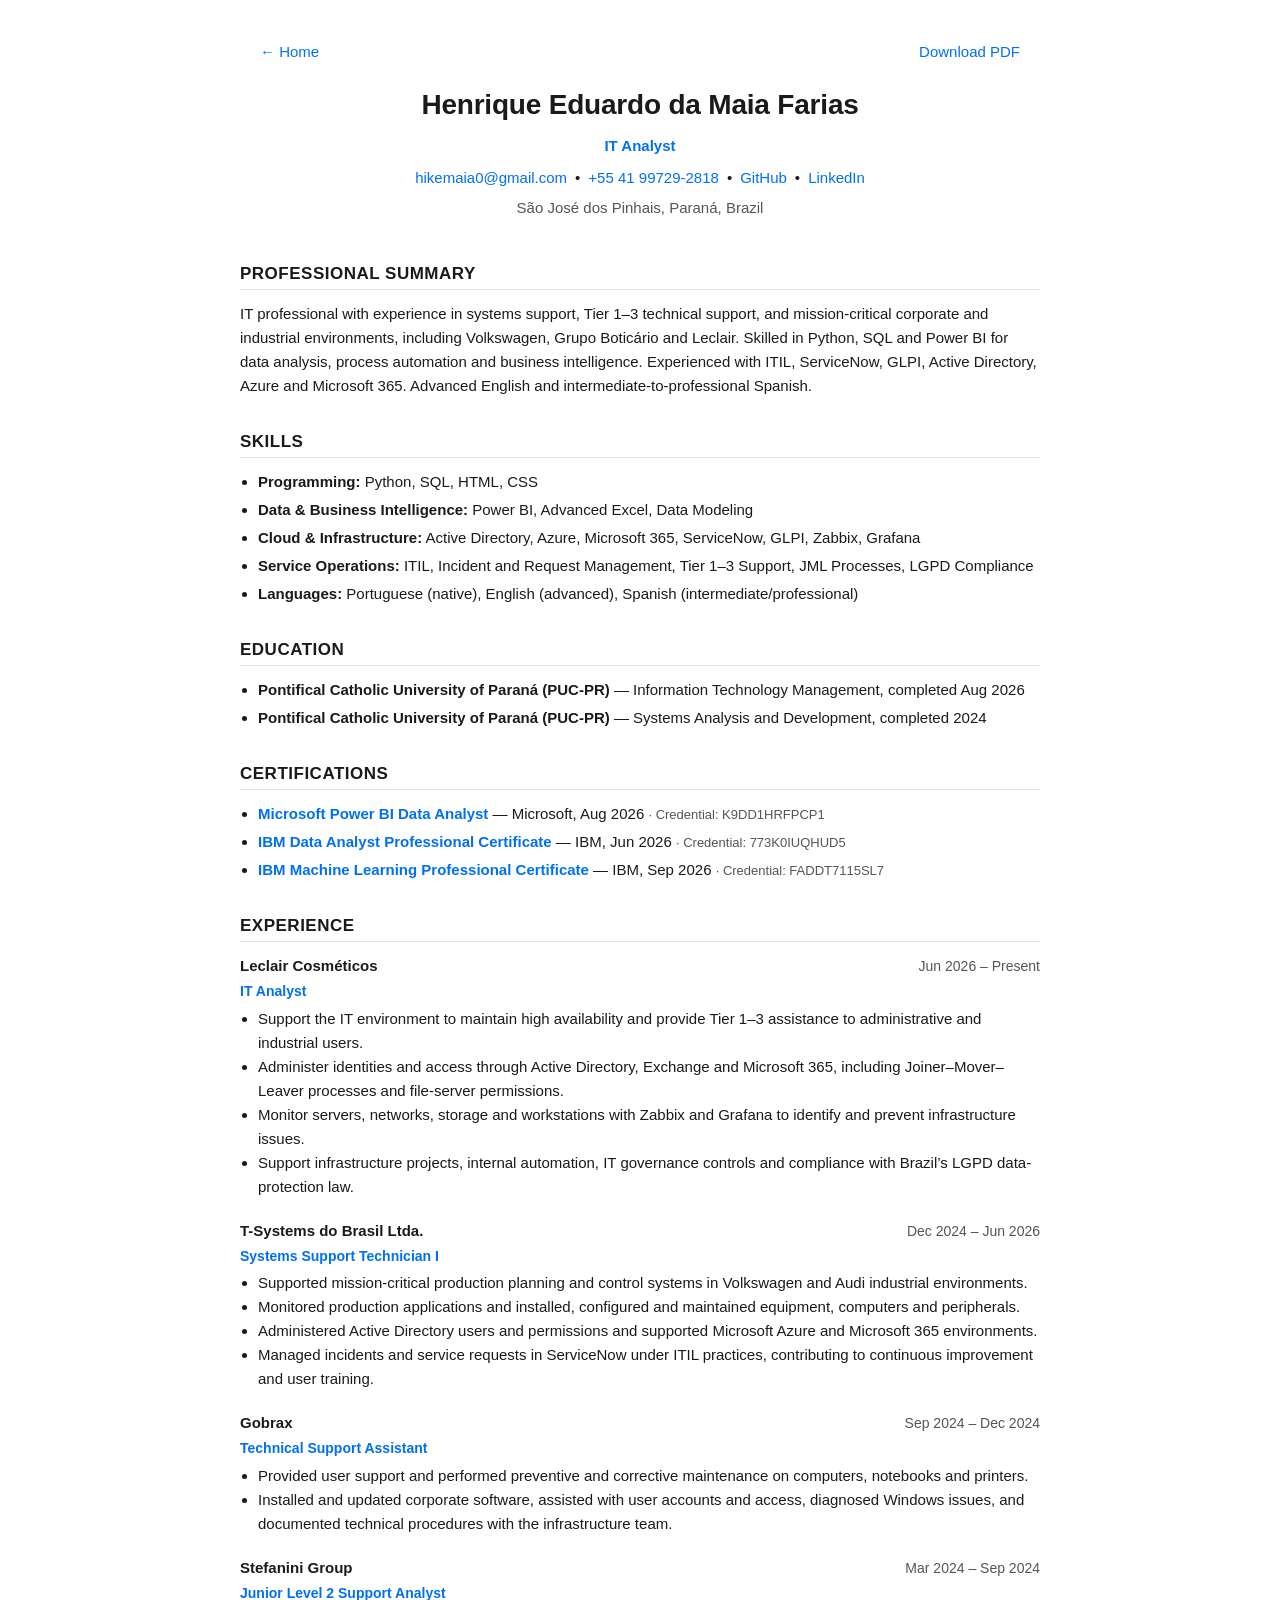
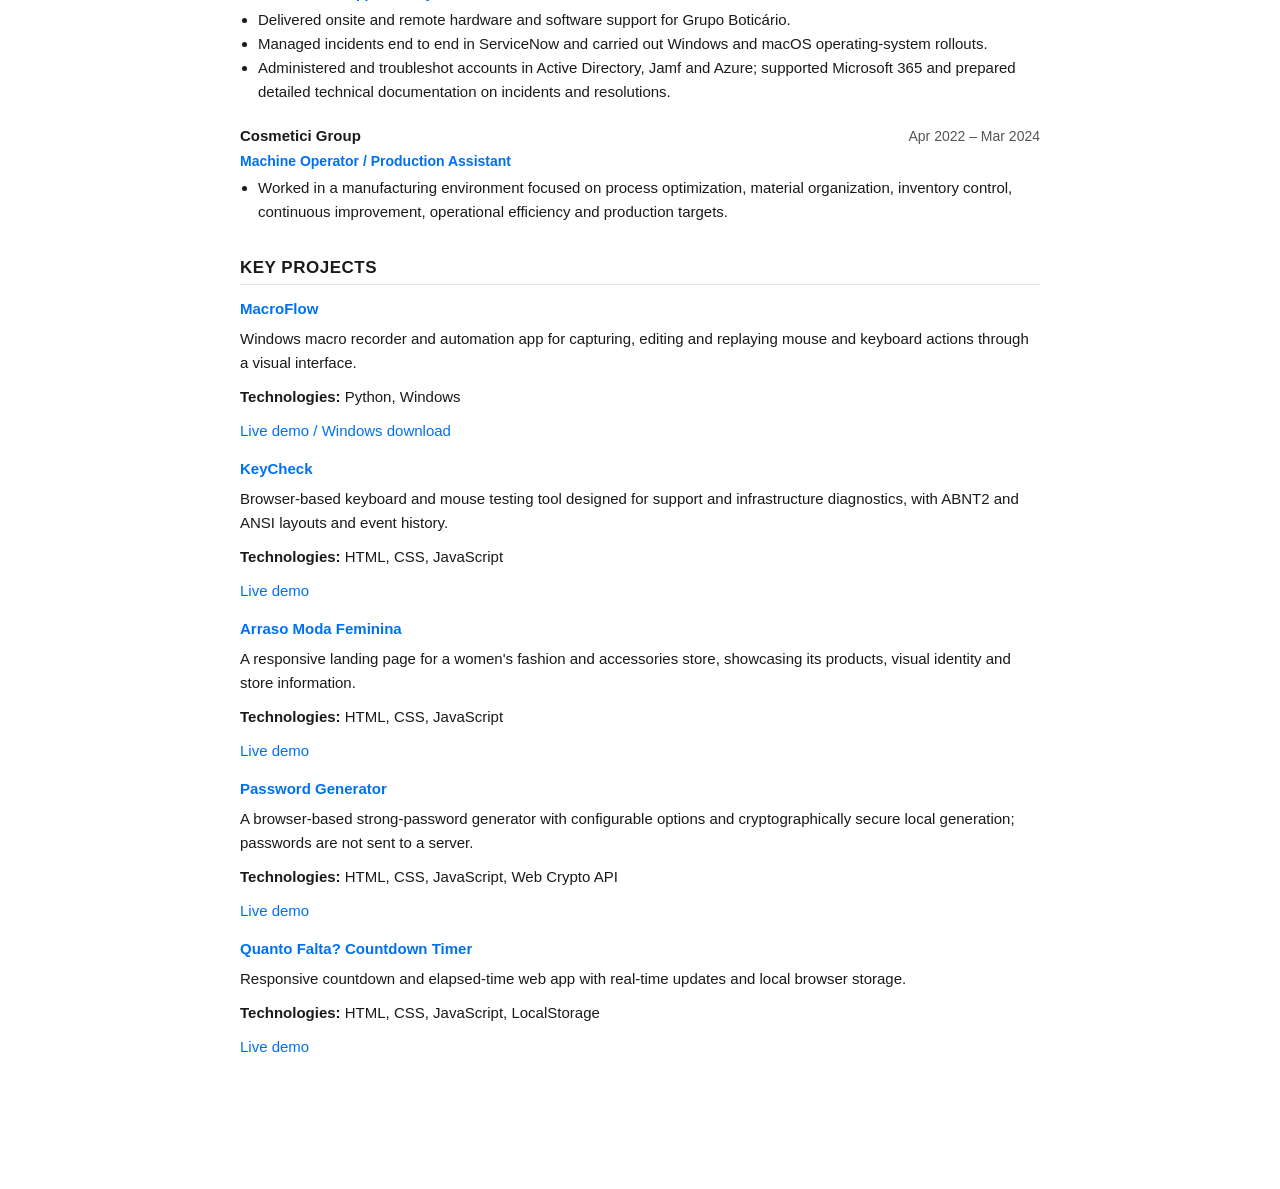
==== cv.html @ c2549a47 "Initial commit" ====
<!DOCTYPE html>
<html lang="en">
<head>
    <meta charset="UTF-8">
    <meta name="viewport" content="width=device-width, initial-scale=1.0">
    <meta name="description" content="Experience, skills, education and certifications of Henrique Eduardo da Maia Farias.">
    <title>Resume – Henrique Eduardo</title>
    <link rel="stylesheet" href="style.css">
    <style>
        @media print { .noprint { display: none !important; } }
        .role { color: var(--accent); margin: 0 0 8px; font-weight: 600; }
        .contact { display: flex; justify-content: center; flex-wrap: wrap; gap: 8px; }
        .job-header h4 { margin: 2px 0 4px; color: var(--accent); font-size: 14px; font-weight: 600; }
        .job-header > span { color: var(--muted); font-size: 14px; }
        .project { margin-bottom: 14px; }
        .project h3 { margin: 0 0 4px; font-size: 15px; }
        .credential { color: var(--muted); font-size: 13px; }
    </style>
</head>
<body>
<p class="noprint" style="max-width:800px;margin:16px auto 0;padding:0 20px;display:flex;justify-content:space-between"><a href="./">← Home</a><a href="Henrique_Eduardo_Resume.pdf" download>Download PDF</a></p>

<header>
    <h1>Henrique Eduardo da Maia Farias</h1>
    <p class="role">IT Analyst</p>
    <div class="contact">
        <a href="mailto:hikemaia0@gmail.com">hikemaia0@gmail.com</a>
        <span>•</span>
        <a href="tel:+5541997292818">+55 41 99729-2818</a>
        <span>•</span>
        <a href="https://github.com/Henriquedu" target="_blank" rel="noopener noreferrer">GitHub</a>
        <span>•</span>
        <a href="https://www.linkedin.com/in/henriqueduardo04/" target="_blank" rel="noopener noreferrer">LinkedIn</a>
    </div>
    <p class="location">São José dos Pinhais, Paraná, Brazil</p>
</header>

<main>
    <section>
        <h2>Professional Summary</h2>
        <p>IT professional with experience in systems support, Tier 1–3 technical support, and mission-critical corporate and industrial environments, including Volkswagen, Grupo Boticário and Leclair. Skilled in Python, SQL and Power BI for data analysis, process automation and business intelligence. Experienced with ITIL, ServiceNow, GLPI, Active Directory, Azure and Microsoft 365. Advanced English and intermediate-to-professional Spanish.</p>
    </section>

    <section>
        <h2>Skills</h2>
        <ul class="skills">
            <li><strong>Programming:</strong> Python, SQL, HTML, CSS</li>
            <li><strong>Data &amp; Business Intelligence:</strong> Power BI, Advanced Excel, Data Modeling</li>
            <li><strong>Cloud &amp; Infrastructure:</strong> Active Directory, Azure, Microsoft 365, ServiceNow, GLPI, Zabbix, Grafana</li>
            <li><strong>Service Operations:</strong> ITIL, Incident and Request Management, Tier 1–3 Support, JML Processes, LGPD Compliance</li>
            <li><strong>Languages:</strong> Portuguese (native), English (advanced), Spanish (intermediate/professional)</li>
        </ul>
    </section>

    <section>
        <h2>Education</h2>
        <ul class="skills">
            <li><strong>Pontifical Catholic University of Paraná (PUC-PR)</strong> — Information Technology Management, completed Aug 2026</li>
            <li><strong>Pontifical Catholic University of Paraná (PUC-PR)</strong> — Systems Analysis and Development, completed 2024</li>
        </ul>
    </section>

    <section>
        <h2>Certifications</h2>
        <ul class="skills">
            <li><strong><a href="https://www.coursera.org/account/accomplishments/professional-cert/K9DD1HRFPCP1?utm_product=prof" target="_blank" rel="noopener noreferrer">Microsoft Power BI Data Analyst</a></strong> — Microsoft, Aug 2026 <span class="credential">· Credential: K9DD1HRFPCP1</span></li>
            <li><strong><a href="https://www.coursera.org/account/accomplishments/professional-cert/773K0IUQHUD5?utm_product=prof" target="_blank" rel="noopener noreferrer">IBM Data Analyst Professional Certificate</a></strong> — IBM, Jun 2026 <span class="credential">· Credential: 773K0IUQHUD5</span></li>
            <li><strong><a href="https://www.coursera.org/account/accomplishments/professional-cert/FADDT7115SL7?utm_product=prof" target="_blank" rel="noopener noreferrer">IBM Machine Learning Professional Certificate</a></strong> — IBM, Sep 2026 <span class="credential">· Credential: FADDT7115SL7</span></li>
        </ul>
    </section>

    <section>
        <h2>Experience</h2>
        <div class="job">
            <div class="job-header"><div><h3>Leclair Cosméticos</h3><h4>IT Analyst</h4></div><span>Jun 2026 – Present</span></div>
            <ul>
                <li>Support the IT environment to maintain high availability and provide Tier 1–3 assistance to administrative and industrial users.</li>
                <li>Administer identities and access through Active Directory, Exchange and Microsoft 365, including Joiner–Mover–Leaver processes and file-server permissions.</li>
                <li>Monitor servers, networks, storage and workstations with Zabbix and Grafana to identify and prevent infrastructure issues.</li>
                <li>Support infrastructure projects, internal automation, IT governance controls and compliance with Brazil’s LGPD data-protection law.</li>
            </ul>
        </div>
        <div class="job">
            <div class="job-header"><div><h3>T-Systems do Brasil Ltda.</h3><h4>Systems Support Technician I</h4></div><span>Dec 2024 – Jun 2026</span></div>
            <ul>
                <li>Supported mission-critical production planning and control systems in Volkswagen and Audi industrial environments.</li>
                <li>Monitored production applications and installed, configured and maintained equipment, computers and peripherals.</li>
                <li>Administered Active Directory users and permissions and supported Microsoft Azure and Microsoft 365 environments.</li>
                <li>Managed incidents and service requests in ServiceNow under ITIL practices, contributing to continuous improvement and user training.</li>
            </ul>
        </div>
        <div class="job">
            <div class="job-header"><div><h3>Gobrax</h3><h4>Technical Support Assistant</h4></div><span>Sep 2024 – Dec 2024</span></div>
            <ul>
                <li>Provided user support and performed preventive and corrective maintenance on computers, notebooks and printers.</li>
                <li>Installed and updated corporate software, assisted with user accounts and access, diagnosed Windows issues, and documented technical procedures with the infrastructure team.</li>
            </ul>
        </div>
        <div class="job">
            <div class="job-header"><div><h3>Stefanini Group</h3><h4>Junior Level 2 Support Analyst</h4></div><span>Mar 2024 – Sep 2024</span></div>
            <ul>
                <li>Delivered onsite and remote hardware and software support for Grupo Boticário.</li>
                <li>Managed incidents end to end in ServiceNow and carried out Windows and macOS operating-system rollouts.</li>
                <li>Administered and troubleshot accounts in Active Directory, Jamf and Azure; supported Microsoft 365 and prepared detailed technical documentation on incidents and resolutions.</li>
            </ul>
        </div>
        <div class="job">
            <div class="job-header"><div><h3>Cosmetici Group</h3><h4>Machine Operator / Production Assistant</h4></div><span>Apr 2022 – Mar 2024</span></div>
            <ul>
                <li>Worked in a manufacturing environment focused on process optimization, material organization, inventory control, continuous improvement, operational efficiency and production targets.</li>
            </ul>
        </div>
    </section>

    <section>
        <h2>Key Projects</h2>
        <div class="project">
            <h3><a href="https://github.com/Henriquedu/MacroFlow" target="_blank" rel="noopener noreferrer">MacroFlow</a></h3>
            <p>Windows macro recorder and automation app for capturing, editing and replaying mouse and keyboard actions through a visual interface.</p>
            <p><strong>Technologies:</strong> Python, Windows</p>
            <p><a href="https://github.com/Henriquedu/MacroFlow/releases/latest" target="_blank" rel="noopener noreferrer">Live demo / Windows download</a></p>
        </div>
        <div class="project">
            <h3><a href="https://github.com/Henriquedu/keyCheck" target="_blank" rel="noopener noreferrer">KeyCheck</a></h3>
            <p>Browser-based keyboard and mouse testing tool designed for support and infrastructure diagnostics, with ABNT2 and ANSI layouts and event history.</p>
            <p><strong>Technologies:</strong> HTML, CSS, JavaScript</p>
            <p><a href="https://henriquedu.github.io/keyCheck/" target="_blank" rel="noopener noreferrer">Live demo</a></p>
        </div>
        <div class="project">
            <h3><a href="https://github.com/Henriquedu/arraso-moda-feminina" target="_blank" rel="noopener noreferrer">Arraso Moda Feminina</a></h3>
            <p>A responsive landing page for a women's fashion and accessories store, showcasing its products, visual identity and store information.</p>
            <p><strong>Technologies:</strong> HTML, CSS, JavaScript</p>
            <p><a href="https://henriquedu.github.io/arraso-moda-feminina/" target="_blank" rel="noopener noreferrer">Live demo</a></p>
        </div>
        <div class="project">
            <h3><a href="https://github.com/Henriquedu/gerador-de-senhas" target="_blank" rel="noopener noreferrer">Password Generator</a></h3>
            <p>A browser-based strong-password generator with configurable options and cryptographically secure local generation; passwords are not sent to a server.</p>
            <p><strong>Technologies:</strong> HTML, CSS, JavaScript, Web Crypto API</p>
            <p><a href="https://henriquedu.github.io/gerador-de-senhas/" target="_blank" rel="noopener noreferrer">Live demo</a></p>
        </div>
        <div class="project">
            <h3><a href="https://github.com/Henriquedu/contador-tempo" target="_blank" rel="noopener noreferrer">Quanto Falta? Countdown Timer</a></h3>
            <p>Responsive countdown and elapsed-time web app with real-time updates and local browser storage.</p>
            <p><strong>Technologies:</strong> HTML, CSS, JavaScript, LocalStorage</p>
            <p><a href="https://henriquedu.github.io/contador-tempo/" target="_blank" rel="noopener noreferrer">Live demo</a></p>
        </div>
    </section>
</main>
</body>
</html>
---- style.css ----
:root {
  --text: #1a1a1a;
  --muted: #555;
  --accent: #0070f3;
  --line: #e5e5e5;
}

body {
  font-family: -apple-system, BlinkMacSystemFont, "Segoe UI", Roboto, Helvetica, Arial, sans-serif;
  color: var(--text);
  background: #fff;
  max-width: 800px;
  margin: 40px auto;
  padding: 0 20px 60px;
  line-height: 1.6;
  font-size: 15px;
}

header {
  text-align: center;
  margin-bottom: 40px;
}

h1 {
  font-size: 28px;
  margin-bottom: 6px;
  letter-spacing: -0.2px;
}

.location {
  color: var(--muted);
  margin-bottom: 4px;
}

.links a {
  color: var(--accent);
  text-decoration: none;
}

.links a:hover {
  text-decoration: underline;
}

section {
  margin-bottom: 30px;
}

h2 {
  font-size: 17px;
  text-transform: uppercase;
  letter-spacing: 0.5px;
  border-bottom: 1px solid var(--line);
  margin-bottom: 12px;
  padding-bottom: 2px;
}

ul {
  margin: 0;
  padding-left: 18px;
}

.skills li {
  margin-bottom: 4px;
}

.job {
  margin-bottom: 20px;
}

.job-header {
  display: flex;
  justify-content: space-between;
  align-items: baseline;
  flex-wrap: wrap;
}

.job-header h3 {
  font-size: 15px;
  font-weight: 600;
  margin: 0;
}

.date {
  color: var(--muted);
  font-size: 14px;
}

a {
  color: var(--accent);
  text-decoration: none;
}

a:hover {
  text-decoration: underline;
}

p {
  margin-top: 6px;
  margin-bottom: 10px;
}
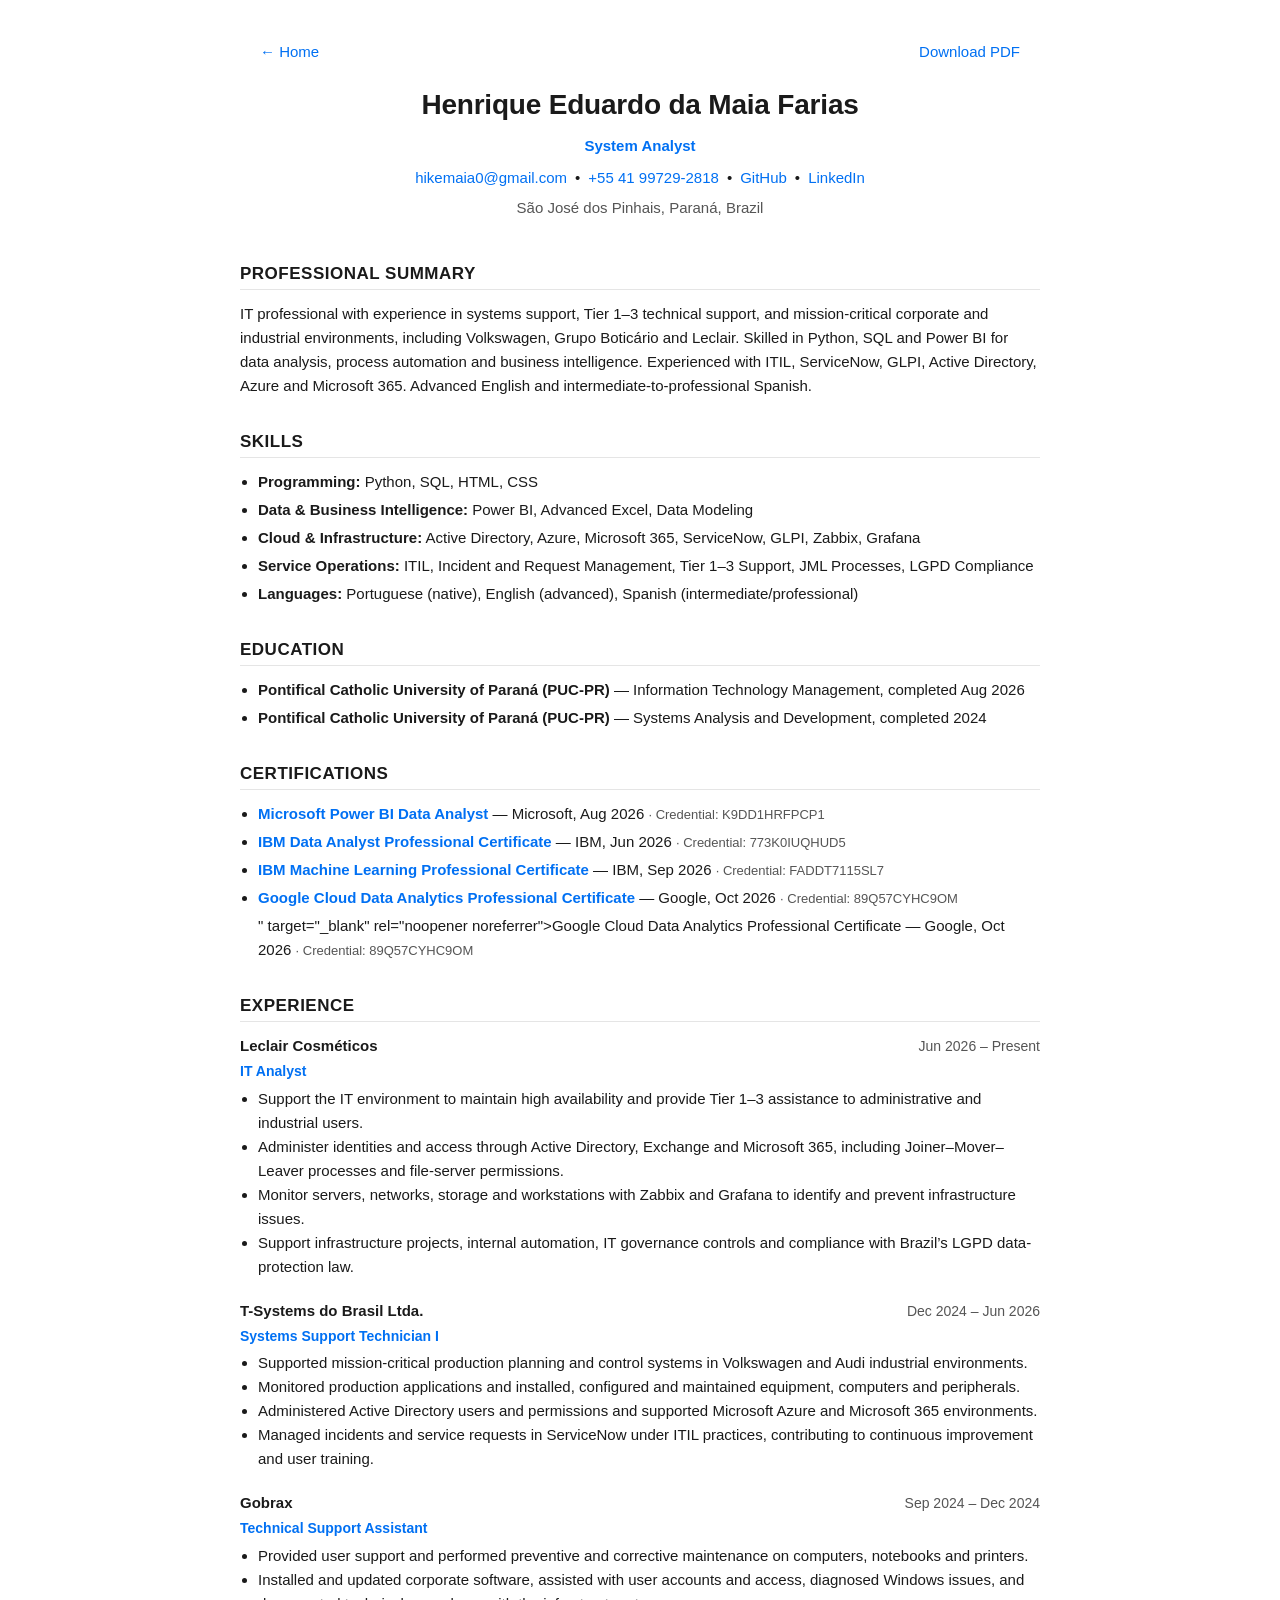
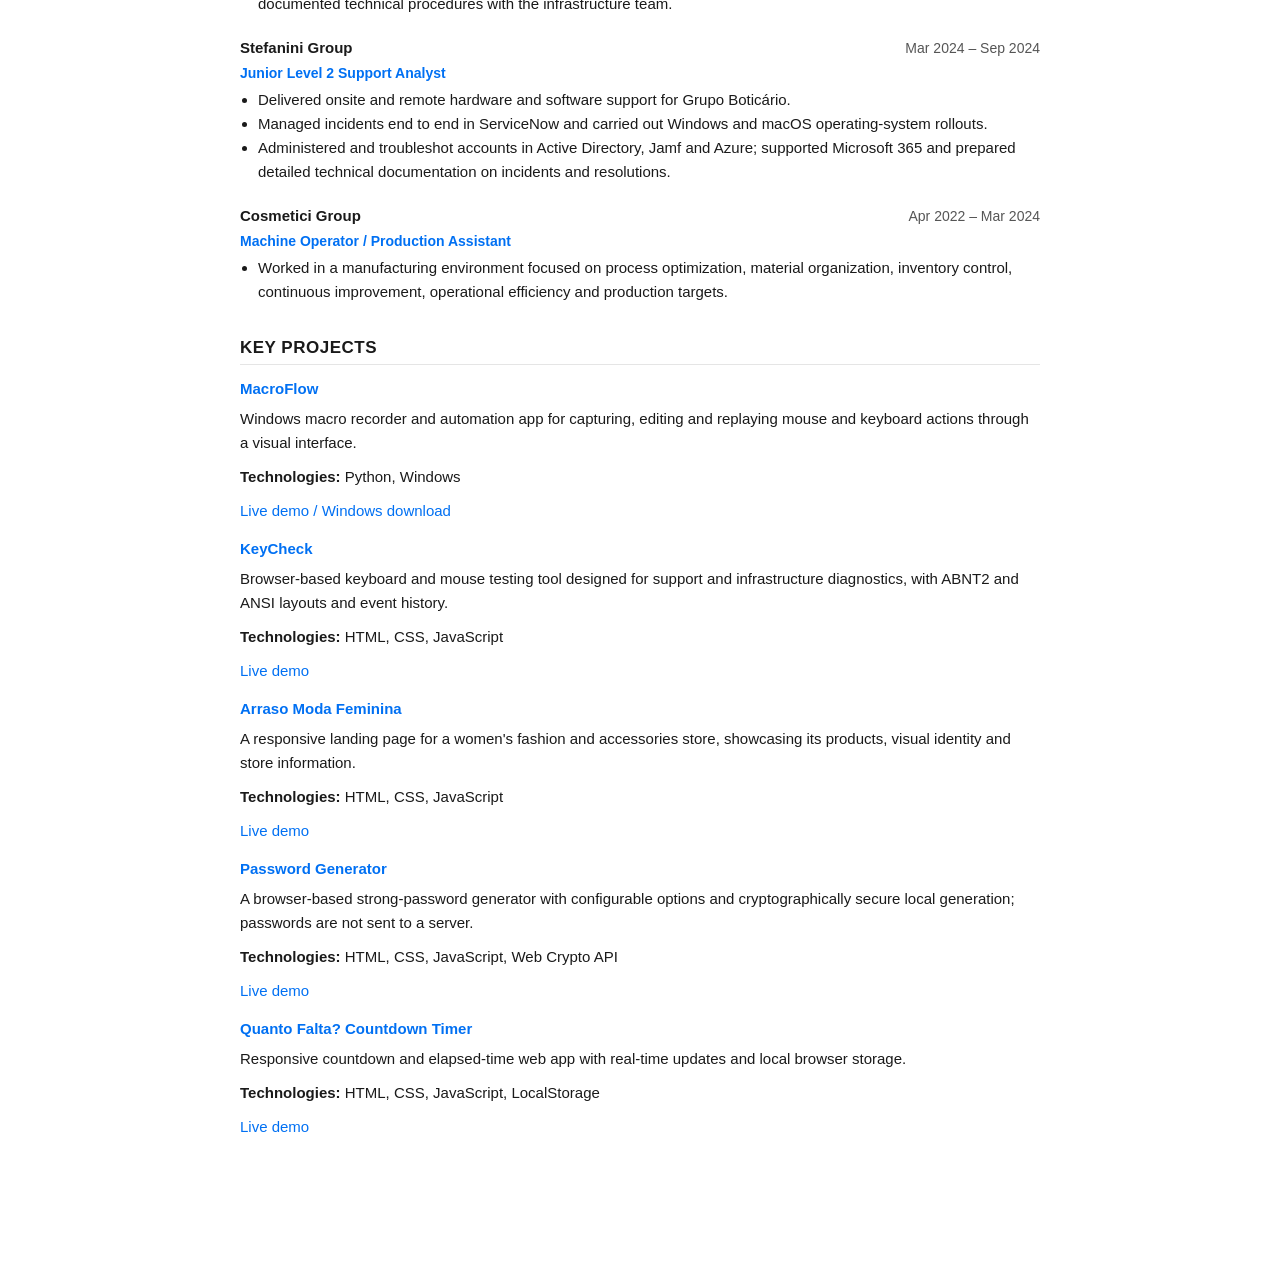
==== commit 1ad32f6e: "Update cv.html" ====
--- a/cv.html
+++ b/cv.html
@@ -22,7 +22,7 @@
 
 <header>
     <h1>Henrique Eduardo da Maia Farias</h1>
-    <p class="role">IT Analyst</p>
+    <p class="role">System Analyst</p>
     <div class="contact">
         <a href="mailto:hikemaia0@gmail.com">hikemaia0@gmail.com</a>
         <span>•</span>
@@ -65,7 +65,8 @@
         <ul class="skills">
             <li><strong><a href="https://www.coursera.org/account/accomplishments/professional-cert/K9DD1HRFPCP1?utm_product=prof" target="_blank" rel="noopener noreferrer">Microsoft Power BI Data Analyst</a></strong> — Microsoft, Aug 2026 <span class="credential">· Credential: K9DD1HRFPCP1</span></li>
             <li><strong><a href="https://www.coursera.org/account/accomplishments/professional-cert/773K0IUQHUD5?utm_product=prof" target="_blank" rel="noopener noreferrer">IBM Data Analyst Professional Certificate</a></strong> — IBM, Jun 2026 <span class="credential">· Credential: 773K0IUQHUD5</span></li>
-            <li><strong><a href="https://www.coursera.org/account/accomplishments/professional-cert/FADDT7115SL7?utm_product=prof" target="_blank" rel="noopener noreferrer">IBM Machine Learning Professional Certificate</a></strong> — IBM, Sep 2026 <span class="credential">· Credential: FADDT7115SL7</span></li>
+            <li><strong><a href="https://www.coursera.org/account/accomplishments/specialization/89Q57CYHC9OM?utm_product=prof" target="_blank" rel="noopener noreferrer">IBM Machine Learning Professional Certificate</a></strong> — IBM, Sep 2026 <span class="credential">· Credential: FADDT7115SL7</span></li>
+            <li><strong><a href="https://www.coursera.org/account/accomplishments/professional-cert/FADDT7115SL7?utm_product=prof" target="_blank" rel="noopener noreferrer">Google Cloud Data Analytics Professional Certificate</a></strong> — Google, Oct 2026 <span class="credential">· Credential: 89Q57CYHC9OM</span></li>" target="_blank" rel="noopener noreferrer">Google Cloud Data Analytics Professional Certificate</a></strong> — Google, Oct 2026 <span class="credential">· Credential: 89Q57CYHC9OM</span></li>
         </ul>
     </section>
 
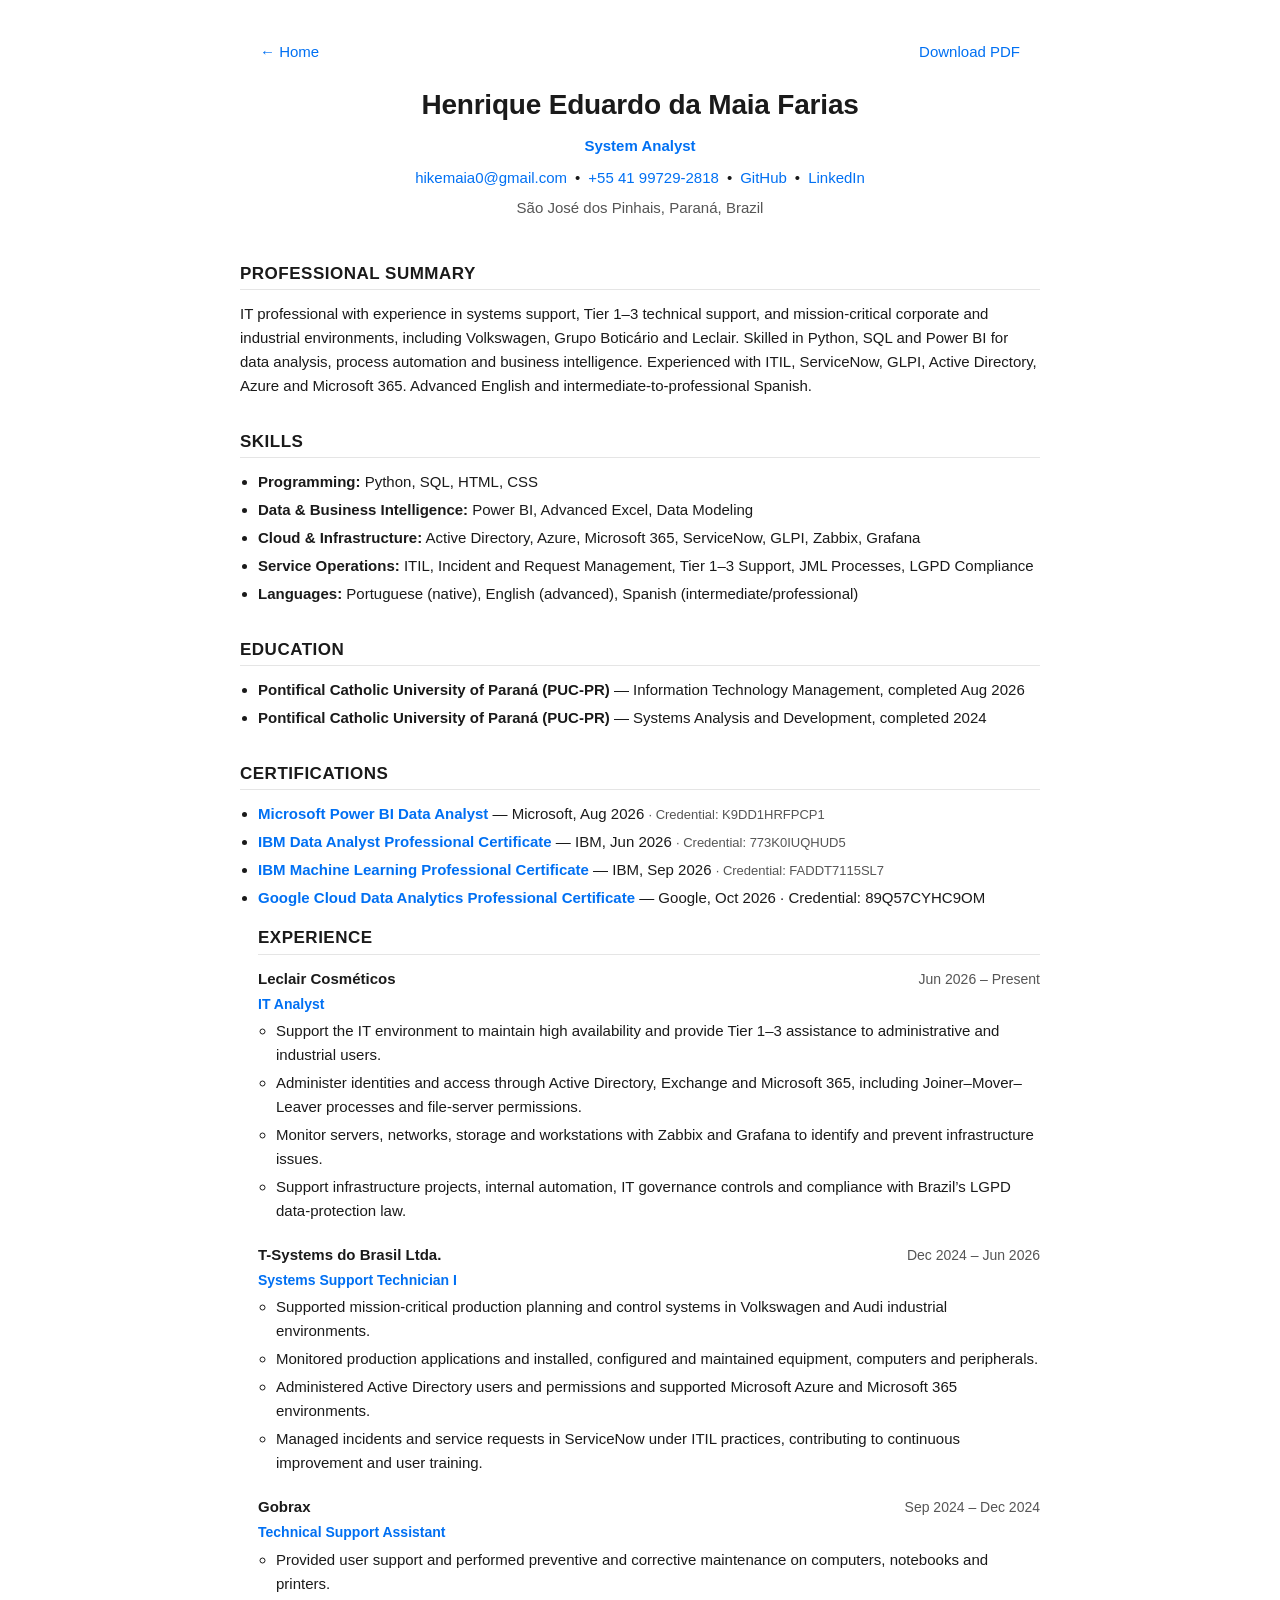
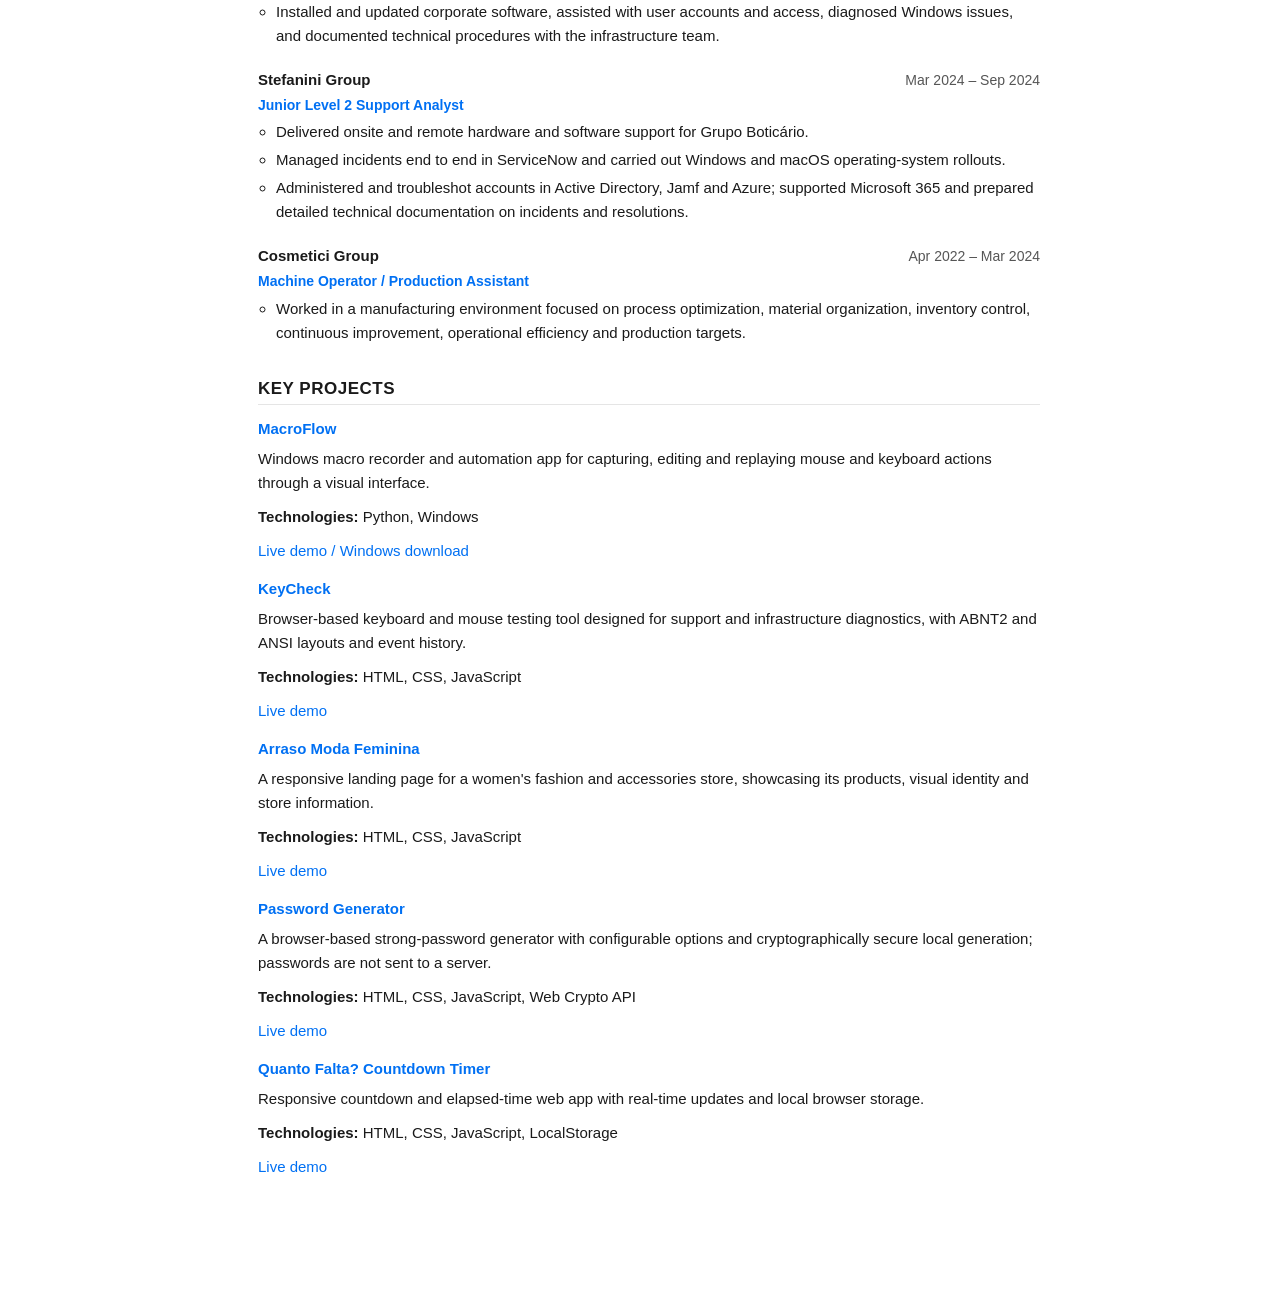
==== commit 86df865b: "Update cv.html" ====
--- a/cv.html
+++ b/cv.html
@@ -65,11 +65,8 @@
         <ul class="skills">
             <li><strong><a href="https://www.coursera.org/account/accomplishments/professional-cert/K9DD1HRFPCP1?utm_product=prof" target="_blank" rel="noopener noreferrer">Microsoft Power BI Data Analyst</a></strong> — Microsoft, Aug 2026 <span class="credential">· Credential: K9DD1HRFPCP1</span></li>
             <li><strong><a href="https://www.coursera.org/account/accomplishments/professional-cert/773K0IUQHUD5?utm_product=prof" target="_blank" rel="noopener noreferrer">IBM Data Analyst Professional Certificate</a></strong> — IBM, Jun 2026 <span class="credential">· Credential: 773K0IUQHUD5</span></li>
-            <li><strong><a href="https://www.coursera.org/account/accomplishments/specialization/89Q57CYHC9OM?utm_product=prof" target="_blank" rel="noopener noreferrer">IBM Machine Learning Professional Certificate</a></strong> — IBM, Sep 2026 <span class="credential">· Credential: FADDT7115SL7</span></li>
-            <li><strong><a href="https://www.coursera.org/account/accomplishments/professional-cert/FADDT7115SL7?utm_product=prof" target="_blank" rel="noopener noreferrer">Google Cloud Data Analytics Professional Certificate</a></strong> — Google, Oct 2026 <span class="credential">· Credential: 89Q57CYHC9OM</span></li>" target="_blank" rel="noopener noreferrer">Google Cloud Data Analytics Professional Certificate</a></strong> — Google, Oct 2026 <span class="credential">· Credential: 89Q57CYHC9OM</span></li>
-        </ul>
-    </section>
-
+            <li><strong><a href="https://www.coursera.org/account/accomplishments/professional-cert/FADDT7115SL7?utm_product=prof" rel="noopener noreferrer">IBM Machine Learning Professional Certificate</a></strong> — IBM, Sep 2026 <span class="credential">· Credential: FADDT7115SL7</span></li>
+            <li><strong><a href="https://www.coursera.org/account/accomplishments/specialization/89Q57CYHC9OM?utm_product=prof" target="_blank" rel="noopener noreferrer">Google Cloud Data Analytics Professional Certificate</a></strong> — Google, Oct 2026 <span class="credenti4al">· Credential: 89Q57CYHC9OM</span></li>
     <section>
         <h2>Experience</h2>
         <div class="job">
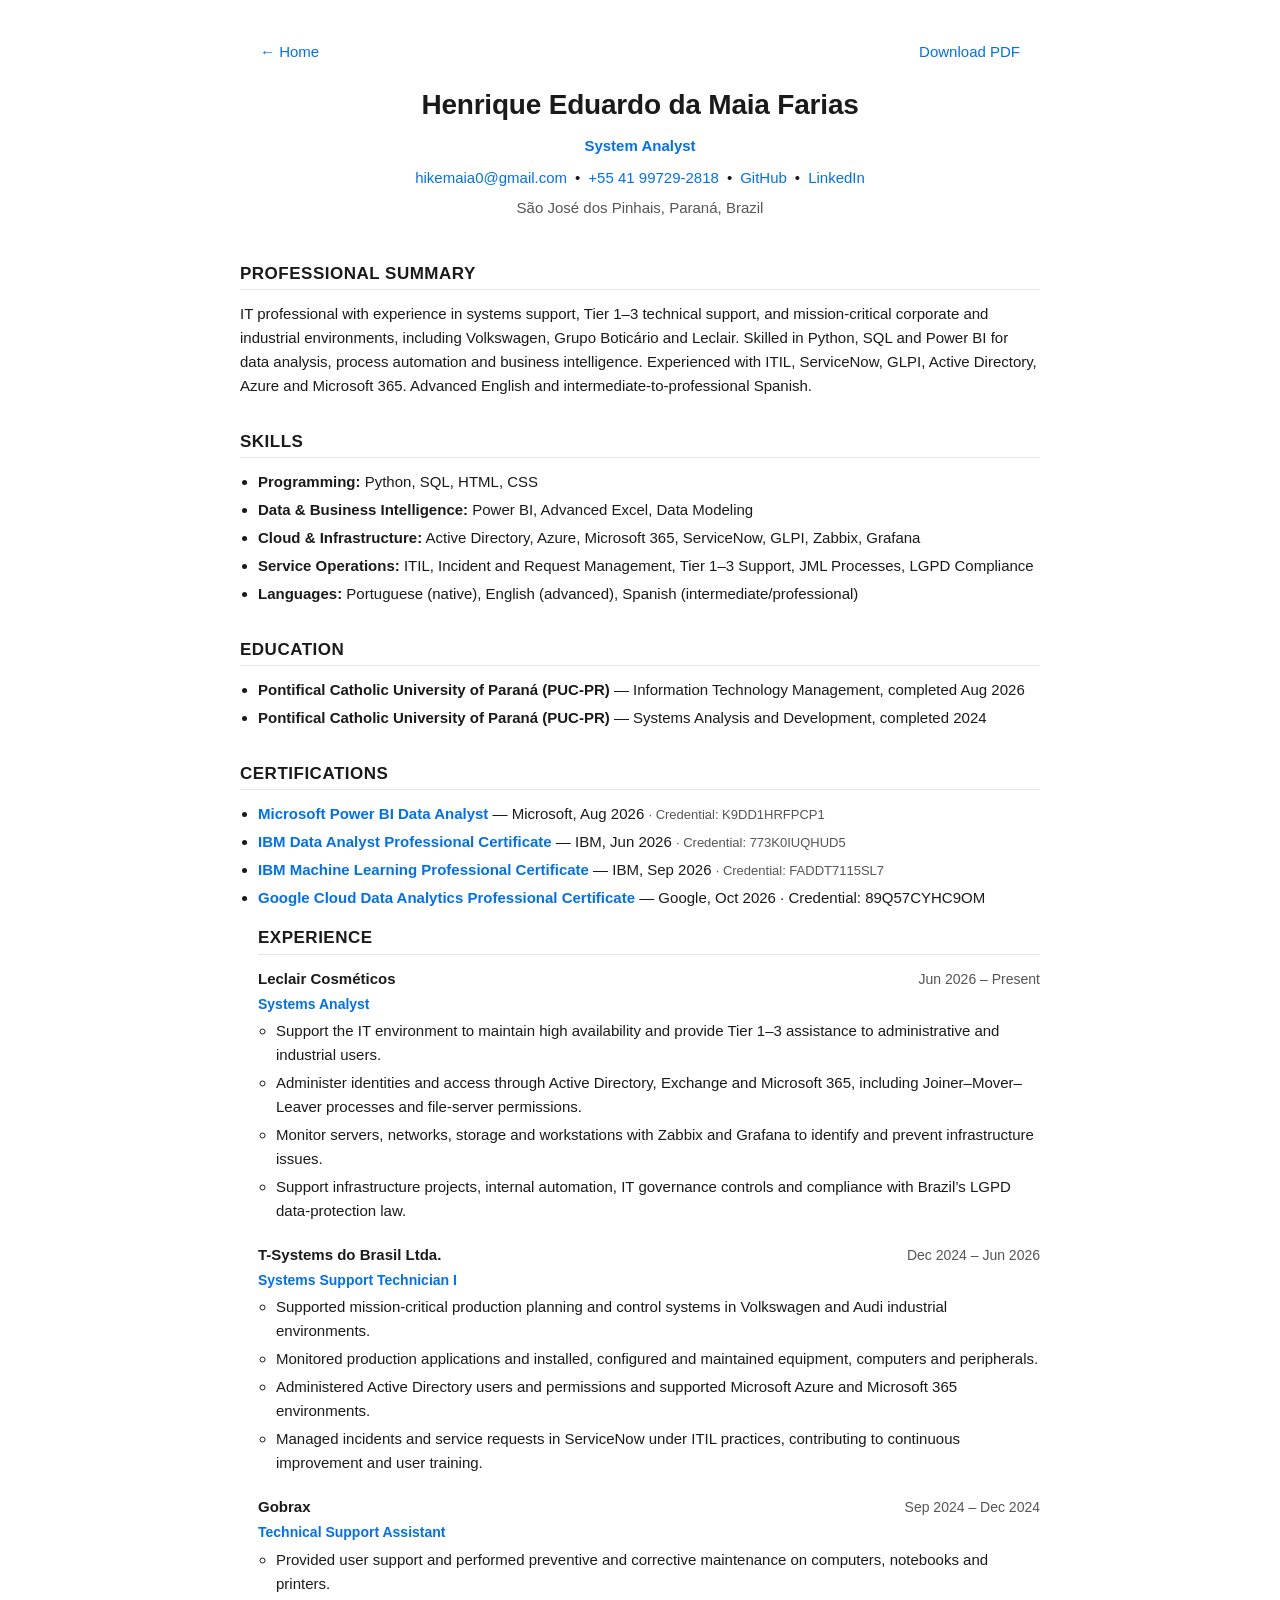
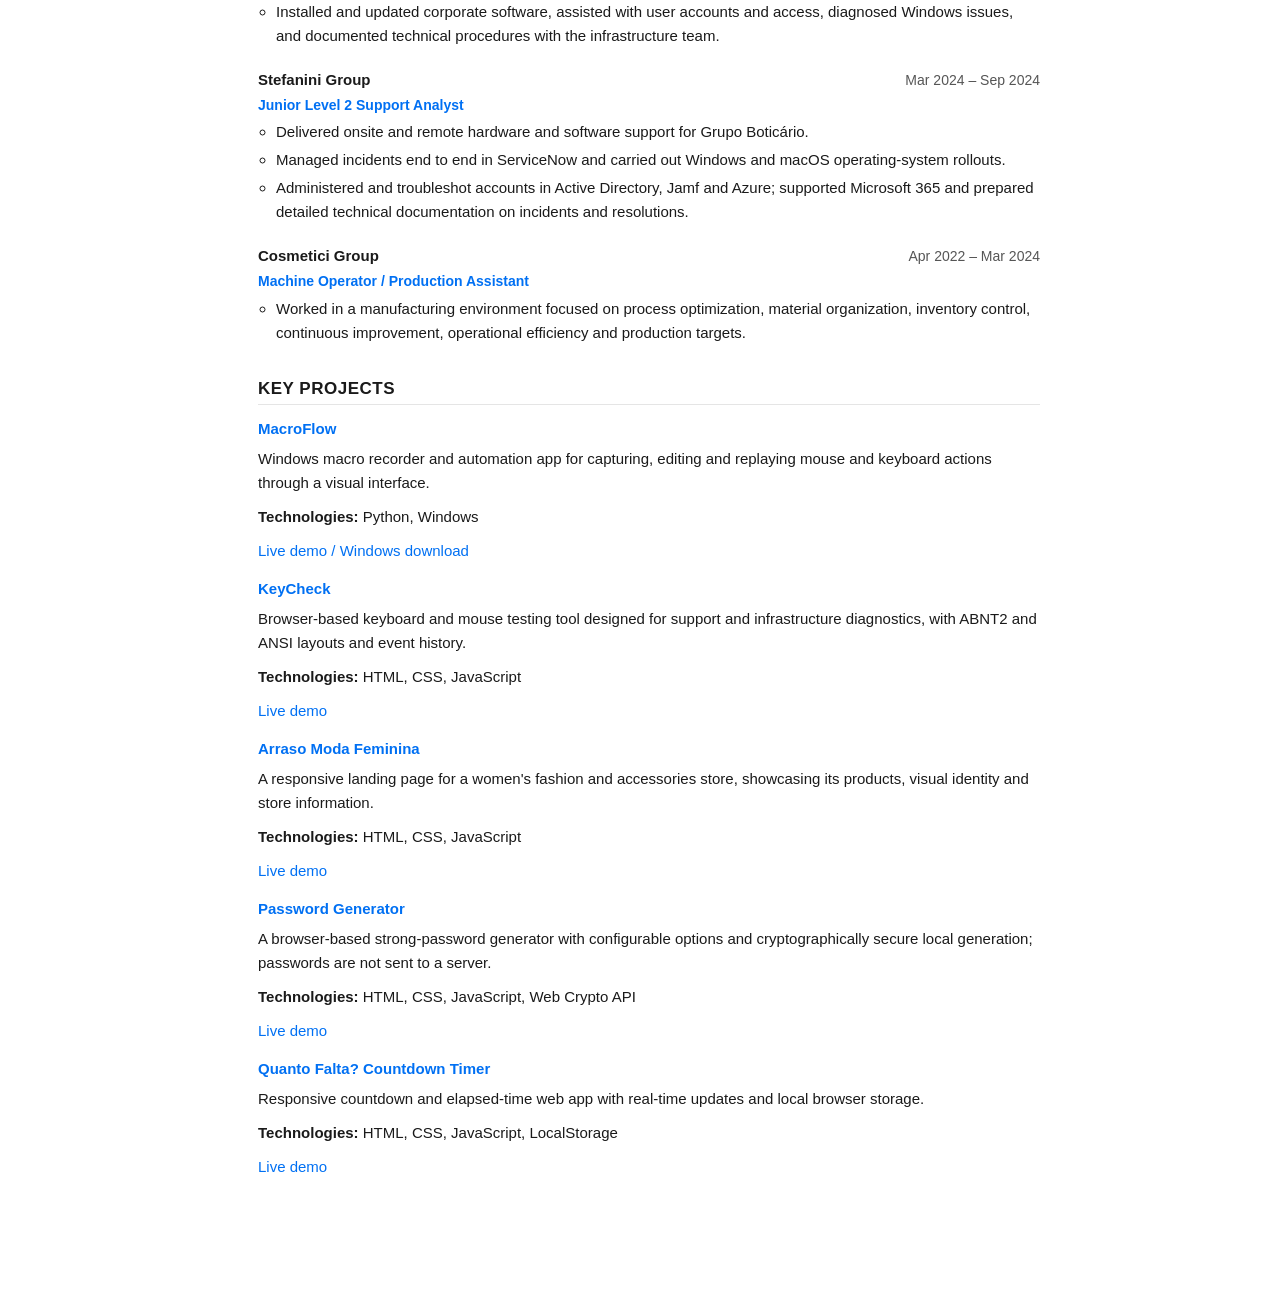
==== commit 00ede2bf: "Adiciona favicon, atualiza cargo para Systems Analyst e novo currículo" ====
--- a/cv.html
+++ b/cv.html
@@ -5,6 +5,9 @@
     <meta name="viewport" content="width=device-width, initial-scale=1.0">
     <meta name="description" content="Experience, skills, education and certifications of Henrique Eduardo da Maia Farias.">
     <title>Resume – Henrique Eduardo</title>
+    <link rel="icon" type="image/png" href="favicon.png">
+    <link rel="icon" type="image/x-icon" href="favicon.ico">
+    <link rel="apple-touch-icon" href="apple-touch-icon.png">
     <link rel="stylesheet" href="style.css">
     <style>
         @media print { .noprint { display: none !important; } }
@@ -70,7 +73,7 @@
     <section>
         <h2>Experience</h2>
         <div class="job">
-            <div class="job-header"><div><h3>Leclair Cosméticos</h3><h4>IT Analyst</h4></div><span>Jun 2026 – Present</span></div>
+            <div class="job-header"><div><h3>Leclair Cosméticos</h3><h4>Systems Analyst</h4></div><span>Jun 2026 – Present</span></div>
             <ul>
                 <li>Support the IT environment to maintain high availability and provide Tier 1–3 assistance to administrative and industrial users.</li>
                 <li>Administer identities and access through Active Directory, Exchange and Microsoft 365, including Joiner–Mover–Leaver processes and file-server permissions.</li>
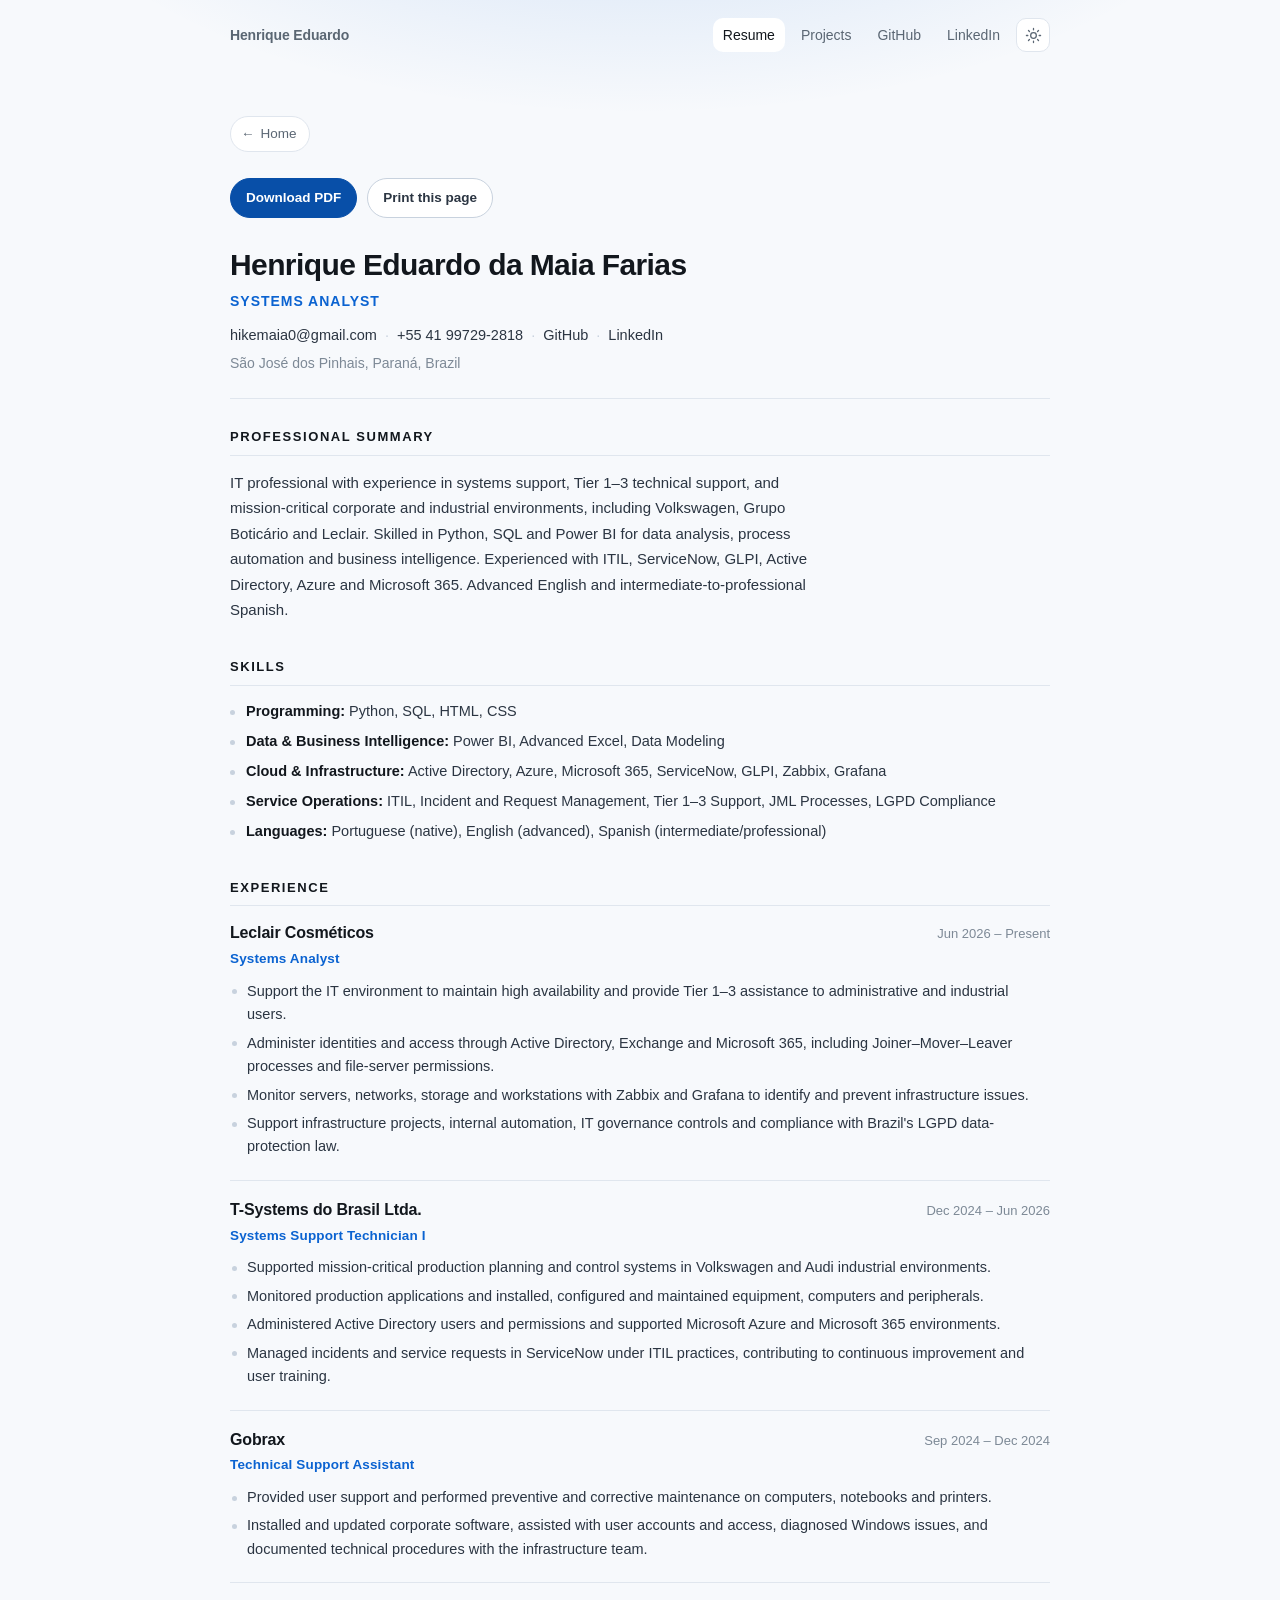
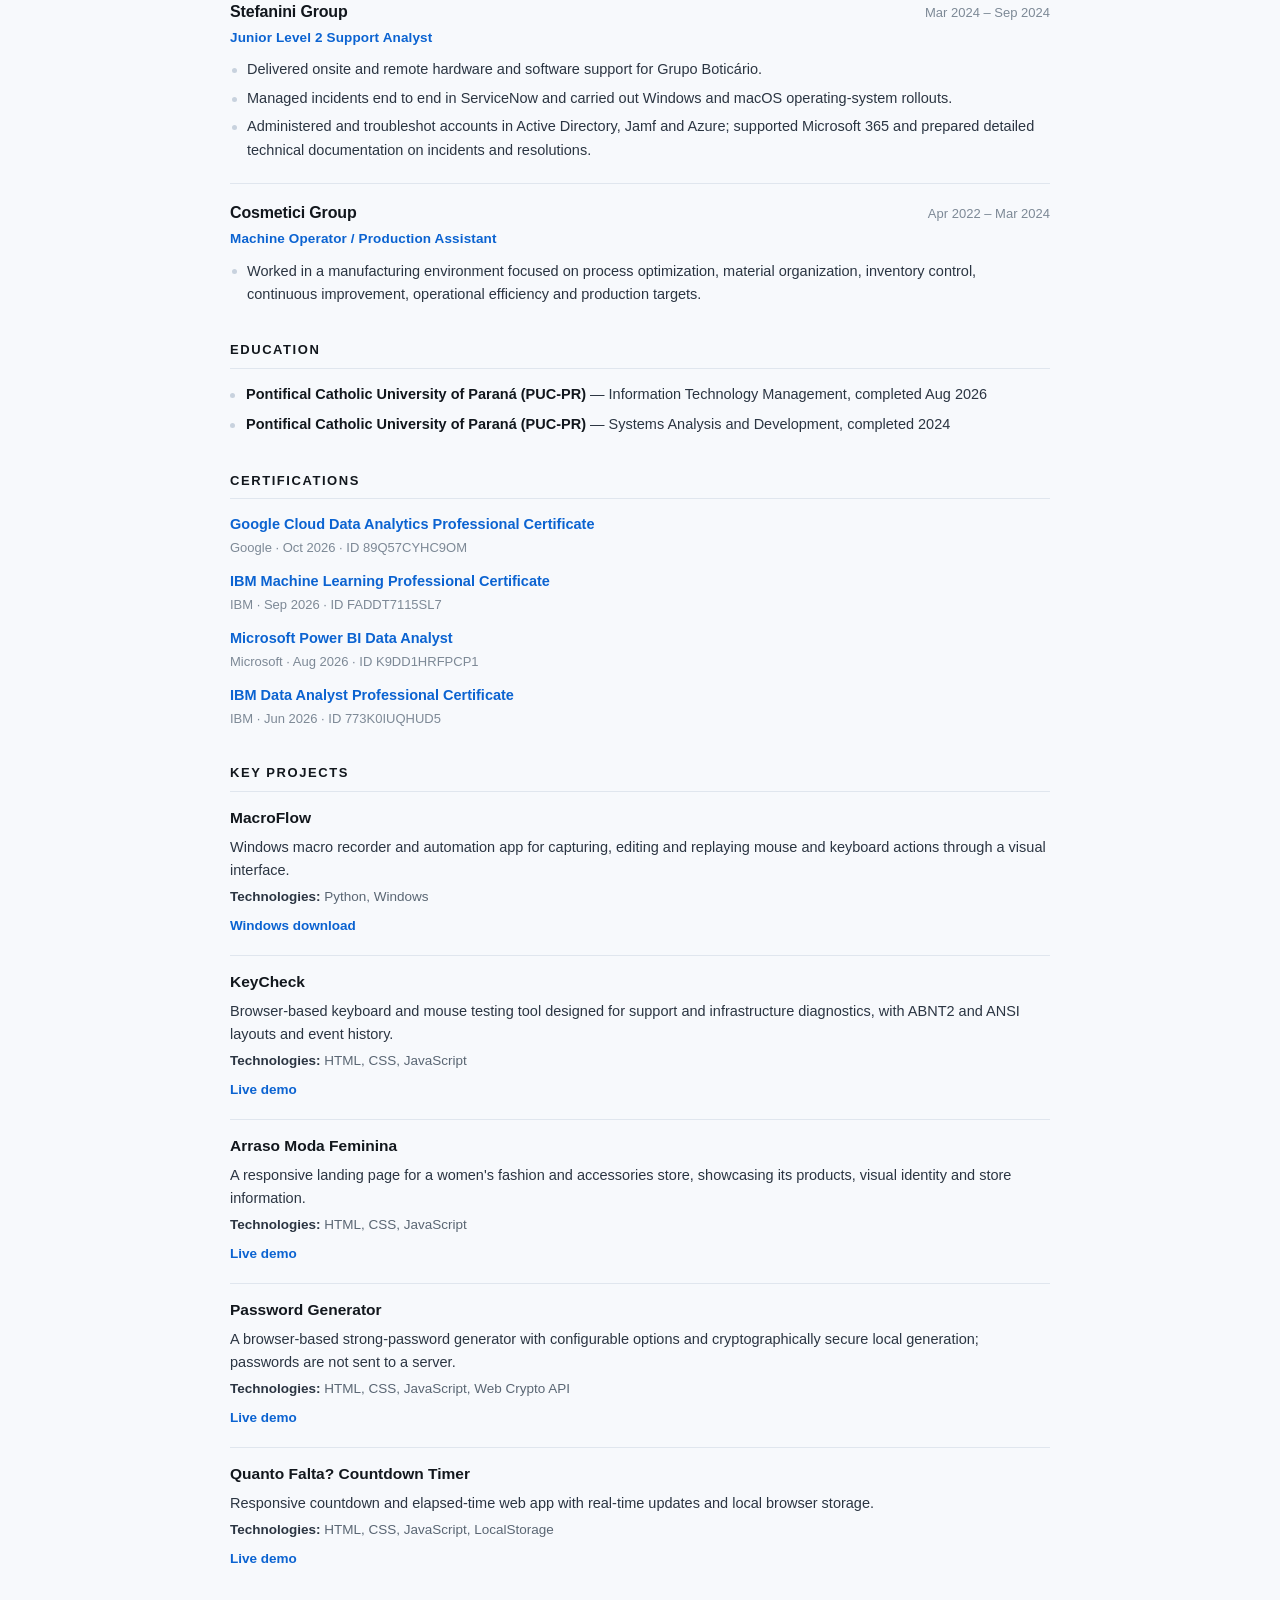
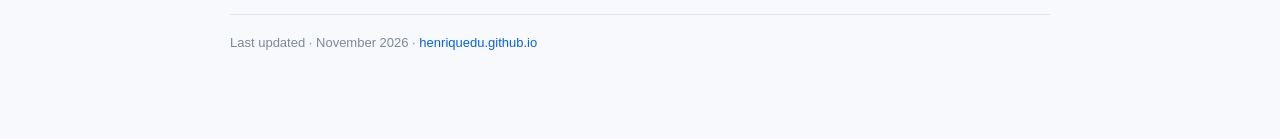
==== commit 68557c24: "Refatora CSS, tema claro/escuro, acessibilidade e SEO" ====
--- a/cv.html
+++ b/cv.html
@@ -1,151 +1,220 @@
 <!DOCTYPE html>
 <html lang="en">
 <head>
-    <meta charset="UTF-8">
-    <meta name="viewport" content="width=device-width, initial-scale=1.0">
-    <meta name="description" content="Experience, skills, education and certifications of Henrique Eduardo da Maia Farias.">
-    <title>Resume – Henrique Eduardo</title>
-    <link rel="icon" type="image/png" href="favicon.png">
-    <link rel="icon" type="image/x-icon" href="favicon.ico">
-    <link rel="apple-touch-icon" href="apple-touch-icon.png">
-    <link rel="stylesheet" href="style.css">
-    <style>
-        @media print { .noprint { display: none !important; } }
-        .role { color: var(--accent); margin: 0 0 8px; font-weight: 600; }
-        .contact { display: flex; justify-content: center; flex-wrap: wrap; gap: 8px; }
-        .job-header h4 { margin: 2px 0 4px; color: var(--accent); font-size: 14px; font-weight: 600; }
-        .job-header > span { color: var(--muted); font-size: 14px; }
-        .project { margin-bottom: 14px; }
-        .project h3 { margin: 0 0 4px; font-size: 15px; }
-        .credential { color: var(--muted); font-size: 13px; }
-    </style>
+<meta charset="UTF-8">
+<meta name="viewport" content="width=device-width, initial-scale=1">
+<title>Resume – Henrique Eduardo</title>
+
+<link rel="icon" type="image/png" href="favicon.png">
+<link rel="icon" type="image/x-icon" href="favicon.ico">
+<link rel="apple-touch-icon" href="apple-touch-icon.png">
+
+<meta name="description" content="Experience, skills, education and certifications of Henrique Eduardo da Maia Farias — Systems Analyst.">
+<link rel="canonical" href="https://henriquedu.github.io/resume/cv.html">
+
+<meta property="og:type" content="profile">
+<meta property="og:title" content="Resume – Henrique Eduardo">
+<meta property="og:description" content="Systems Analyst — IT operations, infrastructure, automation and data.">
+<meta property="og:url" content="https://henriquedu.github.io/resume/cv.html">
+<meta property="og:image" content="https://henriquedu.github.io/resume/photo.jpg">
+<meta name="twitter:card" content="summary">
+
+<meta name="theme-color" content="#0d1117" media="(prefers-color-scheme: dark)">
+<meta name="theme-color" content="#f7f9fc" media="(prefers-color-scheme: light)">
+
+<link rel="stylesheet" href="site.css?v=3">
+<link rel="stylesheet" href="cv.css?v=3">
+<script src="theme.js"></script>
 </head>
-<body>
-<p class="noprint" style="max-width:800px;margin:16px auto 0;padding:0 20px;display:flex;justify-content:space-between"><a href="./">← Home</a><a href="Henrique_Eduardo_Resume.pdf" download>Download PDF</a></p>
-
-<header>
+<body class="cv">
+<a class="skip" href="#main">Skip to content</a>
+
+<div class="topbar">
+  <a class="brand" href="./">Henrique Eduardo</a>
+  <nav aria-label="Main">
+    <a href="cv.html" aria-current="page">Resume</a>
+    <a href="projects.html">Projects</a>
+    <a href="https://github.com/Henriquedu" target="_blank" rel="noopener noreferrer">GitHub</a>
+    <a href="https://www.linkedin.com/in/henriqueduardo04/" target="_blank" rel="noopener noreferrer">LinkedIn</a>
+    <button class="theme-toggle" type="button" data-theme-toggle aria-label="Switch color theme" title="Switch color theme">
+      <svg class="i-moon" viewBox="0 0 24 24" fill="none" stroke="currentColor" stroke-width="1.8" stroke-linecap="round" stroke-linejoin="round" aria-hidden="true"><path d="M21 12.8A9 9 0 1 1 11.2 3a7 7 0 0 0 9.8 9.8z"/></svg>
+      <svg class="i-sun" viewBox="0 0 24 24" fill="none" stroke="currentColor" stroke-width="1.8" stroke-linecap="round" stroke-linejoin="round" aria-hidden="true"><circle cx="12" cy="12" r="4"/><path d="M12 2v2M12 20v2M2 12h2M20 12h2M4.9 4.9l1.4 1.4M17.7 17.7l1.4 1.4M19.1 4.9l-1.4 1.4M6.3 17.7l-1.4 1.4"/></svg>
+    </button>
+  </nav>
+</div>
+
+<main id="main">
+  <a class="back" href="./"><span aria-hidden="true">←</span> Home</a>
+
+  <div class="cv-bar noprint">
+    <a class="link primary" href="Henrique_Eduardo_Resume.pdf" download>Download PDF</a>
+    <button class="link" type="button" onclick="window.print()">Print this page</button>
+  </div>
+
+  <header class="cv-head">
     <h1>Henrique Eduardo da Maia Farias</h1>
-    <p class="role">System Analyst</p>
-    <div class="contact">
-        <a href="mailto:hikemaia0@gmail.com">hikemaia0@gmail.com</a>
-        <span>•</span>
-        <a href="tel:+5541997292818">+55 41 99729-2818</a>
-        <span>•</span>
-        <a href="https://github.com/Henriquedu" target="_blank" rel="noopener noreferrer">GitHub</a>
-        <span>•</span>
-        <a href="https://www.linkedin.com/in/henriqueduardo04/" target="_blank" rel="noopener noreferrer">LinkedIn</a>
-    </div>
-    <p class="location">São José dos Pinhais, Paraná, Brazil</p>
-</header>
-
-<main>
-    <section>
-        <h2>Professional Summary</h2>
-        <p>IT professional with experience in systems support, Tier 1–3 technical support, and mission-critical corporate and industrial environments, including Volkswagen, Grupo Boticário and Leclair. Skilled in Python, SQL and Power BI for data analysis, process automation and business intelligence. Experienced with ITIL, ServiceNow, GLPI, Active Directory, Azure and Microsoft 365. Advanced English and intermediate-to-professional Spanish.</p>
-    </section>
-
-    <section>
-        <h2>Skills</h2>
-        <ul class="skills">
-            <li><strong>Programming:</strong> Python, SQL, HTML, CSS</li>
-            <li><strong>Data &amp; Business Intelligence:</strong> Power BI, Advanced Excel, Data Modeling</li>
-            <li><strong>Cloud &amp; Infrastructure:</strong> Active Directory, Azure, Microsoft 365, ServiceNow, GLPI, Zabbix, Grafana</li>
-            <li><strong>Service Operations:</strong> ITIL, Incident and Request Management, Tier 1–3 Support, JML Processes, LGPD Compliance</li>
-            <li><strong>Languages:</strong> Portuguese (native), English (advanced), Spanish (intermediate/professional)</li>
-        </ul>
-    </section>
-
-    <section>
-        <h2>Education</h2>
-        <ul class="skills">
-            <li><strong>Pontifical Catholic University of Paraná (PUC-PR)</strong> — Information Technology Management, completed Aug 2026</li>
-            <li><strong>Pontifical Catholic University of Paraná (PUC-PR)</strong> — Systems Analysis and Development, completed 2024</li>
-        </ul>
-    </section>
-
-    <section>
-        <h2>Certifications</h2>
-        <ul class="skills">
-            <li><strong><a href="https://www.coursera.org/account/accomplishments/professional-cert/K9DD1HRFPCP1?utm_product=prof" target="_blank" rel="noopener noreferrer">Microsoft Power BI Data Analyst</a></strong> — Microsoft, Aug 2026 <span class="credential">· Credential: K9DD1HRFPCP1</span></li>
-            <li><strong><a href="https://www.coursera.org/account/accomplishments/professional-cert/773K0IUQHUD5?utm_product=prof" target="_blank" rel="noopener noreferrer">IBM Data Analyst Professional Certificate</a></strong> — IBM, Jun 2026 <span class="credential">· Credential: 773K0IUQHUD5</span></li>
-            <li><strong><a href="https://www.coursera.org/account/accomplishments/professional-cert/FADDT7115SL7?utm_product=prof" rel="noopener noreferrer">IBM Machine Learning Professional Certificate</a></strong> — IBM, Sep 2026 <span class="credential">· Credential: FADDT7115SL7</span></li>
-            <li><strong><a href="https://www.coursera.org/account/accomplishments/specialization/89Q57CYHC9OM?utm_product=prof" target="_blank" rel="noopener noreferrer">Google Cloud Data Analytics Professional Certificate</a></strong> — Google, Oct 2026 <span class="credenti4al">· Credential: 89Q57CYHC9OM</span></li>
-    <section>
-        <h2>Experience</h2>
-        <div class="job">
-            <div class="job-header"><div><h3>Leclair Cosméticos</h3><h4>Systems Analyst</h4></div><span>Jun 2026 – Present</span></div>
-            <ul>
-                <li>Support the IT environment to maintain high availability and provide Tier 1–3 assistance to administrative and industrial users.</li>
-                <li>Administer identities and access through Active Directory, Exchange and Microsoft 365, including Joiner–Mover–Leaver processes and file-server permissions.</li>
-                <li>Monitor servers, networks, storage and workstations with Zabbix and Grafana to identify and prevent infrastructure issues.</li>
-                <li>Support infrastructure projects, internal automation, IT governance controls and compliance with Brazil’s LGPD data-protection law.</li>
-            </ul>
-        </div>
-        <div class="job">
-            <div class="job-header"><div><h3>T-Systems do Brasil Ltda.</h3><h4>Systems Support Technician I</h4></div><span>Dec 2024 – Jun 2026</span></div>
-            <ul>
-                <li>Supported mission-critical production planning and control systems in Volkswagen and Audi industrial environments.</li>
-                <li>Monitored production applications and installed, configured and maintained equipment, computers and peripherals.</li>
-                <li>Administered Active Directory users and permissions and supported Microsoft Azure and Microsoft 365 environments.</li>
-                <li>Managed incidents and service requests in ServiceNow under ITIL practices, contributing to continuous improvement and user training.</li>
-            </ul>
-        </div>
-        <div class="job">
-            <div class="job-header"><div><h3>Gobrax</h3><h4>Technical Support Assistant</h4></div><span>Sep 2024 – Dec 2024</span></div>
-            <ul>
-                <li>Provided user support and performed preventive and corrective maintenance on computers, notebooks and printers.</li>
-                <li>Installed and updated corporate software, assisted with user accounts and access, diagnosed Windows issues, and documented technical procedures with the infrastructure team.</li>
-            </ul>
-        </div>
-        <div class="job">
-            <div class="job-header"><div><h3>Stefanini Group</h3><h4>Junior Level 2 Support Analyst</h4></div><span>Mar 2024 – Sep 2024</span></div>
-            <ul>
-                <li>Delivered onsite and remote hardware and software support for Grupo Boticário.</li>
-                <li>Managed incidents end to end in ServiceNow and carried out Windows and macOS operating-system rollouts.</li>
-                <li>Administered and troubleshot accounts in Active Directory, Jamf and Azure; supported Microsoft 365 and prepared detailed technical documentation on incidents and resolutions.</li>
-            </ul>
-        </div>
-        <div class="job">
-            <div class="job-header"><div><h3>Cosmetici Group</h3><h4>Machine Operator / Production Assistant</h4></div><span>Apr 2022 – Mar 2024</span></div>
-            <ul>
-                <li>Worked in a manufacturing environment focused on process optimization, material organization, inventory control, continuous improvement, operational efficiency and production targets.</li>
-            </ul>
-        </div>
-    </section>
-
-    <section>
-        <h2>Key Projects</h2>
-        <div class="project">
-            <h3><a href="https://github.com/Henriquedu/MacroFlow" target="_blank" rel="noopener noreferrer">MacroFlow</a></h3>
-            <p>Windows macro recorder and automation app for capturing, editing and replaying mouse and keyboard actions through a visual interface.</p>
-            <p><strong>Technologies:</strong> Python, Windows</p>
-            <p><a href="https://github.com/Henriquedu/MacroFlow/releases/latest" target="_blank" rel="noopener noreferrer">Live demo / Windows download</a></p>
-        </div>
-        <div class="project">
-            <h3><a href="https://github.com/Henriquedu/keyCheck" target="_blank" rel="noopener noreferrer">KeyCheck</a></h3>
-            <p>Browser-based keyboard and mouse testing tool designed for support and infrastructure diagnostics, with ABNT2 and ANSI layouts and event history.</p>
-            <p><strong>Technologies:</strong> HTML, CSS, JavaScript</p>
-            <p><a href="https://henriquedu.github.io/keyCheck/" target="_blank" rel="noopener noreferrer">Live demo</a></p>
-        </div>
-        <div class="project">
-            <h3><a href="https://github.com/Henriquedu/arraso-moda-feminina" target="_blank" rel="noopener noreferrer">Arraso Moda Feminina</a></h3>
-            <p>A responsive landing page for a women's fashion and accessories store, showcasing its products, visual identity and store information.</p>
-            <p><strong>Technologies:</strong> HTML, CSS, JavaScript</p>
-            <p><a href="https://henriquedu.github.io/arraso-moda-feminina/" target="_blank" rel="noopener noreferrer">Live demo</a></p>
-        </div>
-        <div class="project">
-            <h3><a href="https://github.com/Henriquedu/gerador-de-senhas" target="_blank" rel="noopener noreferrer">Password Generator</a></h3>
-            <p>A browser-based strong-password generator with configurable options and cryptographically secure local generation; passwords are not sent to a server.</p>
-            <p><strong>Technologies:</strong> HTML, CSS, JavaScript, Web Crypto API</p>
-            <p><a href="https://henriquedu.github.io/gerador-de-senhas/" target="_blank" rel="noopener noreferrer">Live demo</a></p>
-        </div>
-        <div class="project">
-            <h3><a href="https://github.com/Henriquedu/contador-tempo" target="_blank" rel="noopener noreferrer">Quanto Falta? Countdown Timer</a></h3>
-            <p>Responsive countdown and elapsed-time web app with real-time updates and local browser storage.</p>
-            <p><strong>Technologies:</strong> HTML, CSS, JavaScript, LocalStorage</p>
-            <p><a href="https://henriquedu.github.io/contador-tempo/" target="_blank" rel="noopener noreferrer">Live demo</a></p>
-        </div>
-    </section>
+    <p class="cv-role">Systems Analyst</p>
+    <p class="cv-contact">
+      <a href="mailto:hikemaia0@gmail.com">hikemaia0@gmail.com</a>
+      <span aria-hidden="true">·</span>
+      <a href="tel:+5541997292818">+55 41 99729-2818</a>
+      <span aria-hidden="true">·</span>
+      <a href="https://github.com/Henriquedu" target="_blank" rel="noopener noreferrer">GitHub</a>
+      <span aria-hidden="true">·</span>
+      <a href="https://www.linkedin.com/in/henriqueduardo04/" target="_blank" rel="noopener noreferrer">LinkedIn</a>
+    </p>
+    <p class="cv-loc">São José dos Pinhais, Paraná, Brazil</p>
+  </header>
+
+  <section>
+    <h2>Professional Summary</h2>
+    <p>IT professional with experience in systems support, Tier 1–3 technical support, and mission-critical corporate and industrial environments, including Volkswagen, Grupo Boticário and Leclair. Skilled in Python, SQL and Power BI for data analysis, process automation and business intelligence. Experienced with ITIL, ServiceNow, GLPI, Active Directory, Azure and Microsoft 365. Advanced English and intermediate-to-professional Spanish.</p>
+  </section>
+
+  <section>
+    <h2>Skills</h2>
+    <ul class="skills">
+      <li><strong>Programming:</strong> Python, SQL, HTML, CSS</li>
+      <li><strong>Data &amp; Business Intelligence:</strong> Power BI, Advanced Excel, Data Modeling</li>
+      <li><strong>Cloud &amp; Infrastructure:</strong> Active Directory, Azure, Microsoft 365, ServiceNow, GLPI, Zabbix, Grafana</li>
+      <li><strong>Service Operations:</strong> ITIL, Incident and Request Management, Tier 1–3 Support, JML Processes, LGPD Compliance</li>
+      <li><strong>Languages:</strong> Portuguese (native), English (advanced), Spanish (intermediate/professional)</li>
+    </ul>
+  </section>
+
+  <section>
+    <h2>Experience</h2>
+
+    <div class="job">
+      <div class="job-header">
+        <div><h3>Leclair Cosméticos</h3><h4>Systems Analyst</h4></div>
+        <span class="date">Jun 2026 – Present</span>
+      </div>
+      <ul>
+        <li>Support the IT environment to maintain high availability and provide Tier 1–3 assistance to administrative and industrial users.</li>
+        <li>Administer identities and access through Active Directory, Exchange and Microsoft 365, including Joiner–Mover–Leaver processes and file-server permissions.</li>
+        <li>Monitor servers, networks, storage and workstations with Zabbix and Grafana to identify and prevent infrastructure issues.</li>
+        <li>Support infrastructure projects, internal automation, IT governance controls and compliance with Brazil's LGPD data-protection law.</li>
+      </ul>
+    </div>
+
+    <div class="job">
+      <div class="job-header">
+        <div><h3>T-Systems do Brasil Ltda.</h3><h4>Systems Support Technician I</h4></div>
+        <span class="date">Dec 2024 – Jun 2026</span>
+      </div>
+      <ul>
+        <li>Supported mission-critical production planning and control systems in Volkswagen and Audi industrial environments.</li>
+        <li>Monitored production applications and installed, configured and maintained equipment, computers and peripherals.</li>
+        <li>Administered Active Directory users and permissions and supported Microsoft Azure and Microsoft 365 environments.</li>
+        <li>Managed incidents and service requests in ServiceNow under ITIL practices, contributing to continuous improvement and user training.</li>
+      </ul>
+    </div>
+
+    <div class="job">
+      <div class="job-header">
+        <div><h3>Gobrax</h3><h4>Technical Support Assistant</h4></div>
+        <span class="date">Sep 2024 – Dec 2024</span>
+      </div>
+      <ul>
+        <li>Provided user support and performed preventive and corrective maintenance on computers, notebooks and printers.</li>
+        <li>Installed and updated corporate software, assisted with user accounts and access, diagnosed Windows issues, and documented technical procedures with the infrastructure team.</li>
+      </ul>
+    </div>
+
+    <div class="job">
+      <div class="job-header">
+        <div><h3>Stefanini Group</h3><h4>Junior Level 2 Support Analyst</h4></div>
+        <span class="date">Mar 2024 – Sep 2024</span>
+      </div>
+      <ul>
+        <li>Delivered onsite and remote hardware and software support for Grupo Boticário.</li>
+        <li>Managed incidents end to end in ServiceNow and carried out Windows and macOS operating-system rollouts.</li>
+        <li>Administered and troubleshot accounts in Active Directory, Jamf and Azure; supported Microsoft 365 and prepared detailed technical documentation on incidents and resolutions.</li>
+      </ul>
+    </div>
+
+    <div class="job">
+      <div class="job-header">
+        <div><h3>Cosmetici Group</h3><h4>Machine Operator / Production Assistant</h4></div>
+        <span class="date">Apr 2022 – Mar 2024</span>
+      </div>
+      <ul>
+        <li>Worked in a manufacturing environment focused on process optimization, material organization, inventory control, continuous improvement, operational efficiency and production targets.</li>
+      </ul>
+    </div>
+  </section>
+
+  <section>
+    <h2>Education</h2>
+    <ul class="skills">
+      <li><strong>Pontifical Catholic University of Paraná (PUC-PR)</strong> — Information Technology Management, completed Aug 2026</li>
+      <li><strong>Pontifical Catholic University of Paraná (PUC-PR)</strong> — Systems Analysis and Development, completed 2024</li>
+    </ul>
+  </section>
+
+  <section>
+    <h2>Certifications</h2>
+    <ul class="skills certs">
+      <li>
+        <strong><a href="https://www.coursera.org/account/accomplishments/specialization/89Q57CYHC9OM?utm_product=prof" target="_blank" rel="noopener noreferrer">Google Cloud Data Analytics Professional Certificate</a></strong>
+        <span class="meta">Google · Oct 2026 · ID 89Q57CYHC9OM</span>
+      </li>
+      <li>
+        <strong><a href="https://www.coursera.org/account/accomplishments/professional-cert/FADDT7115SL7?utm_product=prof" target="_blank" rel="noopener noreferrer">IBM Machine Learning Professional Certificate</a></strong>
+        <span class="meta">IBM · Sep 2026 · ID FADDT7115SL7</span>
+      </li>
+      <li>
+        <strong><a href="https://www.coursera.org/account/accomplishments/professional-cert/K9DD1HRFPCP1?utm_product=prof" target="_blank" rel="noopener noreferrer">Microsoft Power BI Data Analyst</a></strong>
+        <span class="meta">Microsoft · Aug 2026 · ID K9DD1HRFPCP1</span>
+      </li>
+      <li>
+        <strong><a href="https://www.coursera.org/account/accomplishments/professional-cert/773K0IUQHUD5?utm_product=prof" target="_blank" rel="noopener noreferrer">IBM Data Analyst Professional Certificate</a></strong>
+        <span class="meta">IBM · Jun 2026 · ID 773K0IUQHUD5</span>
+      </li>
+    </ul>
+  </section>
+
+  <section>
+    <h2>Key Projects</h2>
+
+    <div class="project">
+      <h3><a href="https://github.com/Henriquedu/MacroFlow" target="_blank" rel="noopener noreferrer">MacroFlow</a></h3>
+      <p>Windows macro recorder and automation app for capturing, editing and replaying mouse and keyboard actions through a visual interface.</p>
+      <p class="tech"><strong>Technologies:</strong> Python, Windows</p>
+      <p class="tech-links"><a href="https://github.com/Henriquedu/MacroFlow/releases/latest" target="_blank" rel="noopener noreferrer">Windows download</a></p>
+    </div>
+
+    <div class="project">
+      <h3><a href="https://github.com/Henriquedu/keyCheck" target="_blank" rel="noopener noreferrer">KeyCheck</a></h3>
+      <p>Browser-based keyboard and mouse testing tool designed for support and infrastructure diagnostics, with ABNT2 and ANSI layouts and event history.</p>
+      <p class="tech"><strong>Technologies:</strong> HTML, CSS, JavaScript</p>
+      <p class="tech-links"><a href="https://henriquedu.github.io/keyCheck/" target="_blank" rel="noopener noreferrer">Live demo</a></p>
+    </div>
+
+    <div class="project">
+      <h3><a href="https://github.com/Henriquedu/arraso-moda-feminina" target="_blank" rel="noopener noreferrer">Arraso Moda Feminina</a></h3>
+      <p>A responsive landing page for a women's fashion and accessories store, showcasing its products, visual identity and store information.</p>
+      <p class="tech"><strong>Technologies:</strong> HTML, CSS, JavaScript</p>
+      <p class="tech-links"><a href="https://henriquedu.github.io/arraso-moda-feminina/" target="_blank" rel="noopener noreferrer">Live demo</a></p>
+    </div>
+
+    <div class="project">
+      <h3><a href="https://github.com/Henriquedu/gerador-de-senhas" target="_blank" rel="noopener noreferrer">Password Generator</a></h3>
+      <p>A browser-based strong-password generator with configurable options and cryptographically secure local generation; passwords are not sent to a server.</p>
+      <p class="tech"><strong>Technologies:</strong> HTML, CSS, JavaScript, Web Crypto API</p>
+      <p class="tech-links"><a href="https://henriquedu.github.io/gerador-de-senhas/" target="_blank" rel="noopener noreferrer">Live demo</a></p>
+    </div>
+
+    <div class="project">
+      <h3><a href="https://github.com/Henriquedu/contador-tempo" target="_blank" rel="noopener noreferrer">Quanto Falta? Countdown Timer</a></h3>
+      <p>Responsive countdown and elapsed-time web app with real-time updates and local browser storage.</p>
+      <p class="tech"><strong>Technologies:</strong> HTML, CSS, JavaScript, LocalStorage</p>
+      <p class="tech-links"><a href="https://henriquedu.github.io/contador-tempo/" target="_blank" rel="noopener noreferrer">Live demo</a></p>
+    </div>
+  </section>
+
+  <p class="cv-foot noprint">Last updated · November 2026 · <a href="./">henriquedu.github.io</a></p>
 </main>
 </body>
-</html>
+</html>
--- a/site.css
+++ b/site.css
@@ -0,0 +1,550 @@
+/* ===================================================================
+   site.css — shared design system for henriquedu.github.io/resume
+   Tokens, layout, hero, cards, project cards, dashboard, print.
+   No frameworks, no external fonts, no build step.
+   =================================================================== */
+
+/* ---------- 1. Design tokens ---------- */
+:root {
+  color-scheme: dark;
+
+  --bg:            #0d1117;
+  --bg-soft:       #10161e;
+  --card:          #161d26;
+  --card-hover:    #1d2632;
+  --text:          #e9eef4;
+  --text-soft:     #c3cedb;
+  --muted:         #94a3b4;
+  --faint:         #6b7887;
+
+  --accent:        #5aa2ff;
+  --accent-strong: #2f7ff0;
+  --accent-soft:   rgba(90, 162, 255, .12);
+  --accent-glow:   rgba(90, 162, 255, .28);
+  --accent2:       #6ee7b7;
+
+  --line:          #232c38;
+  --line-strong:   #33404f;
+  --ring:          rgba(90, 162, 255, .55);
+
+  --radius:        14px;
+  --radius-sm:     10px;
+  --radius-pill:   999px;
+
+  --w:             860px;
+  --ease:          cubic-bezier(.22, .61, .36, 1);
+
+  --shadow:        0 1px 2px rgba(0, 0, 0, .3), 0 8px 24px -12px rgba(0, 0, 0, .6);
+  --shadow-lift:   0 2px 4px rgba(0, 0, 0, .34), 0 18px 40px -18px rgba(0, 0, 0, .7);
+}
+
+/* Light theme: explicit toggle wins, otherwise follow the OS. */
+[data-theme="light"] {
+  color-scheme: light;
+
+  --bg:            #f7f9fc;
+  --bg-soft:       #eef2f7;
+  --card:          #ffffff;
+  --card-hover:    #f2f6fb;
+  --text:          #12171d;
+  --text-soft:     #2b3542;
+  --muted:         #5a6673;
+  --faint:         #7d8996;
+
+  --accent:        #0b63d1;
+  --accent-strong: #084fa8;
+  --accent-soft:   rgba(11, 99, 209, .09);
+  --accent-glow:   rgba(11, 99, 209, .18);
+  --accent2:       #0f7a55;
+
+  --line:          #e0e6ee;
+  --line-strong:   #c8d2de;
+  --ring:          rgba(11, 99, 209, .45);
+
+  --shadow:        0 1px 2px rgba(16, 28, 44, .06), 0 8px 24px -14px rgba(16, 28, 44, .22);
+  --shadow-lift:   0 2px 6px rgba(16, 28, 44, .08), 0 18px 40px -20px rgba(16, 28, 44, .26);
+}
+
+@media (prefers-color-scheme: light) {
+  :root:not([data-theme="dark"]) {
+    color-scheme: light;
+
+    --bg:            #f7f9fc;
+    --bg-soft:       #eef2f7;
+    --card:          #ffffff;
+    --card-hover:    #f2f6fb;
+    --text:          #12171d;
+    --text-soft:     #2b3542;
+    --muted:         #5a6673;
+    --faint:         #7d8996;
+
+    --accent:        #0b63d1;
+    --accent-strong: #084fa8;
+    --accent-soft:   rgba(11, 99, 209, .09);
+    --accent-glow:   rgba(11, 99, 209, .18);
+    --accent2:       #0f7a55;
+
+    --line:          #e0e6ee;
+    --line-strong:   #c8d2de;
+    --ring:          rgba(11, 99, 209, .45);
+
+    --shadow:        0 1px 2px rgba(16, 28, 44, .06), 0 8px 24px -14px rgba(16, 28, 44, .22);
+    --shadow-lift:   0 2px 6px rgba(16, 28, 44, .08), 0 18px 40px -20px rgba(16, 28, 44, .26);
+  }
+}
+
+/* ---------- 2. Reset ---------- */
+*, *::before, *::after { box-sizing: border-box; }
+
+html { -webkit-text-size-adjust: 100%; scroll-behavior: smooth; }
+
+body {
+  margin: 0;
+  background: var(--bg);
+  background-image:
+    radial-gradient(900px 420px at 50% -180px, var(--accent-glow), transparent 70%);
+  background-repeat: no-repeat;
+  color: var(--text);
+  font-family: ui-sans-serif, -apple-system, BlinkMacSystemFont, "Segoe UI", Roboto,
+               Helvetica, Arial, "Apple Color Emoji", sans-serif;
+  font-size: 16px;
+  line-height: 1.6;
+  -webkit-font-smoothing: antialiased;
+  -moz-osx-font-smoothing: grayscale;
+  text-rendering: optimizeLegibility;
+}
+
+img { max-width: 100%; display: block; }
+
+a {
+  color: var(--accent);
+  text-decoration: none;
+  transition: color .15s var(--ease), opacity .15s var(--ease);
+}
+a:hover { color: var(--accent-strong); text-decoration: underline; text-underline-offset: 2px; }
+
+/* Visible keyboard focus everywhere — not just on form fields. */
+:focus-visible {
+  outline: 2px solid var(--ring);
+  outline-offset: 3px;
+  border-radius: 4px;
+}
+
+::selection { background: var(--accent-soft); color: var(--text); }
+
+.skip {
+  position: absolute;
+  left: -9999px;
+  top: 0;
+  background: var(--card);
+  color: var(--text);
+  padding: 10px 16px;
+  border-radius: var(--radius-sm);
+  border: 1px solid var(--line-strong);
+  z-index: 100;
+}
+.skip:focus { left: 12px; top: 12px; }
+
+/* ---------- 3. Layout ---------- */
+main {
+  max-width: var(--w);
+  margin: 0 auto;
+  padding: 64px 20px 72px;
+}
+
+/* ---------- 4. Top bar ---------- */
+.topbar {
+  max-width: var(--w);
+  margin: 0 auto;
+  padding: 18px 20px 0;
+  display: flex;
+  align-items: center;
+  justify-content: space-between;
+  gap: 12px;
+  font-size: 14px;
+}
+.topbar .brand {
+  color: var(--muted);
+  font-weight: 600;
+  letter-spacing: -.01em;
+}
+.topbar .brand:hover { color: var(--text); text-decoration: none; }
+.topbar nav { display: flex; align-items: center; gap: 6px; }
+.topbar nav a {
+  color: var(--muted);
+  padding: 6px 10px;
+  border-radius: var(--radius-sm);
+}
+.topbar nav a:hover { color: var(--text); background: var(--card); text-decoration: none; }
+.topbar nav a[aria-current="page"] { color: var(--text); background: var(--card); }
+
+.theme-toggle {
+  display: inline-flex;
+  align-items: center;
+  justify-content: center;
+  width: 34px;
+  height: 34px;
+  padding: 0;
+  border: 1px solid var(--line);
+  border-radius: var(--radius-sm);
+  background: var(--card);
+  color: var(--muted);
+  cursor: pointer;
+  transition: color .15s var(--ease), background .15s var(--ease), border-color .15s var(--ease);
+}
+.theme-toggle:hover { color: var(--text); border-color: var(--line-strong); background: var(--card-hover); }
+.theme-toggle svg { width: 17px; height: 17px; }
+.theme-toggle .i-sun { display: none; }
+[data-theme="light"] .theme-toggle .i-sun { display: block; }
+[data-theme="light"] .theme-toggle .i-moon { display: none; }
+@media (prefers-color-scheme: light) {
+  :root:not([data-theme="dark"]) .theme-toggle .i-sun { display: block; }
+  :root:not([data-theme="dark"]) .theme-toggle .i-moon { display: none; }
+}
+
+/* ---------- 5. Hero (home) ---------- */
+.hero { text-align: center; margin-bottom: 44px; }
+
+.avatar {
+  width: 128px;
+  height: 128px;
+  border-radius: 50%;
+  object-fit: cover;
+  object-position: center 22%;
+  margin: 0 auto 20px;
+  border: 1px solid var(--line-strong);
+  box-shadow: 0 0 0 6px var(--bg-soft), var(--shadow);
+  background: var(--bg-soft);
+}
+
+h1 {
+  margin: 0 0 6px;
+  font-size: clamp(30px, 5vw, 40px);
+  line-height: 1.15;
+  font-weight: 700;
+  letter-spacing: -.025em;
+}
+
+.role {
+  margin: 0 0 14px;
+  color: var(--accent);
+  font-size: 15px;
+  font-weight: 600;
+  letter-spacing: .06em;
+  text-transform: uppercase;
+}
+
+.now {
+  display: inline-flex;
+  align-items: center;
+  gap: 8px;
+  margin: 0 0 14px;
+  padding: 5px 14px;
+  border: 1px solid var(--line);
+  border-radius: var(--radius-pill);
+  background: var(--card);
+  color: var(--muted);
+  font-size: 13.5px;
+}
+.now .dot {
+  width: 7px;
+  height: 7px;
+  border-radius: 50%;
+  background: var(--accent2);
+  box-shadow: 0 0 0 3px color-mix(in srgb, var(--accent2) 22%, transparent);
+  flex: 0 0 auto;
+}
+
+.contact {
+  display: flex;
+  flex-wrap: wrap;
+  align-items: center;
+  justify-content: center;
+  gap: 6px 14px;
+  margin: 0 0 22px;
+  color: var(--faint);
+  font-size: 14.5px;
+}
+.contact a { color: var(--text-soft); }
+.contact a:hover { color: var(--accent); }
+.contact .sep { color: var(--line-strong); }
+
+.tagline {
+  max-width: 560px;
+  margin: 0 auto;
+  color: var(--text-soft);
+  font-size: 16.5px;
+  line-height: 1.65;
+}
+
+.tags {
+  display: flex;
+  flex-wrap: wrap;
+  gap: 8px;
+  justify-content: center;
+  margin: 24px 0 0;
+  padding: 0;
+  list-style: none;
+}
+.tag {
+  font-size: 13px;
+  padding: 5px 12px;
+  border-radius: var(--radius-pill);
+  border: 1px solid var(--line);
+  background: var(--bg-soft);
+  color: var(--muted);
+  white-space: nowrap;
+  transition: color .15s var(--ease), border-color .15s var(--ease), background .15s var(--ease);
+}
+.tag:hover { color: var(--text); border-color: var(--line-strong); background: var(--card); }
+
+/* ---------- 6. Home navigation cards ---------- */
+.buttons {
+  display: grid;
+  grid-template-columns: repeat(4, 1fr);
+  gap: 14px;
+}
+
+.btn {
+  position: relative;
+  display: flex;
+  flex-direction: column;
+  gap: 2px;
+  padding: 18px 16px 16px;
+  background: var(--card);
+  border: 1px solid var(--line);
+  border-radius: var(--radius);
+  color: var(--text);
+  box-shadow: var(--shadow);
+  transition: transform .18s var(--ease), background .18s var(--ease),
+              border-color .18s var(--ease), box-shadow .18s var(--ease);
+}
+.btn:hover,
+.btn:focus-visible {
+  background: var(--card-hover);
+  border-color: var(--line-strong);
+  box-shadow: var(--shadow-lift);
+  transform: translateY(-3px);
+  text-decoration: none;
+}
+
+.btn .ico {
+  display: inline-flex;
+  align-items: center;
+  justify-content: center;
+  width: 34px;
+  height: 34px;
+  margin-bottom: 12px;
+  border-radius: var(--radius-sm);
+  background: var(--accent-soft);
+  color: var(--accent);
+}
+.btn .ico svg { width: 18px; height: 18px; }
+
+.btn strong {
+  display: block;
+  font-size: 16.5px;
+  font-weight: 650;
+  letter-spacing: -.01em;
+}
+.btn span.sub {
+  color: var(--muted);
+  font-size: 13.5px;
+  line-height: 1.45;
+}
+
+.btn .arrow {
+  position: absolute;
+  top: 18px;
+  right: 15px;
+  color: var(--faint);
+  font-size: 15px;
+  transition: transform .18s var(--ease), color .18s var(--ease);
+}
+.btn:hover .arrow,
+.btn:focus-visible .arrow { transform: translate(2px, -2px); color: var(--accent); }
+
+/* ---------- 7. Footer ---------- */
+footer {
+  max-width: var(--w);
+  margin: 0 auto;
+  padding: 0 20px 56px;
+  text-align: center;
+  color: var(--faint);
+  font-size: 13.5px;
+  line-height: 1.7;
+}
+footer a { color: var(--muted); }
+footer a:hover { color: var(--accent); }
+
+/* ---------- 8. Inner pages ---------- */
+.back {
+  display: inline-flex;
+  align-items: center;
+  gap: 6px;
+  margin-bottom: 26px;
+  padding: 6px 12px 6px 10px;
+  border: 1px solid var(--line);
+  border-radius: var(--radius-pill);
+  background: var(--card);
+  color: var(--muted);
+  font-size: 13.5px;
+}
+.back:hover { color: var(--text); border-color: var(--line-strong); text-decoration: none; }
+
+h2.page-title {
+  margin: 0 0 6px;
+  font-size: clamp(24px, 4vw, 30px);
+  font-weight: 700;
+  letter-spacing: -.02em;
+}
+.lead {
+  margin: 0 0 30px;
+  color: var(--muted);
+  font-size: 15.5px;
+  max-width: 60ch;
+}
+
+/* ---------- 9. Project cards ---------- */
+.proj {
+  background: var(--card);
+  border: 1px solid var(--line);
+  border-radius: var(--radius);
+  padding: 22px;
+  margin-bottom: 16px;
+  box-shadow: var(--shadow);
+  transition: border-color .18s var(--ease), transform .18s var(--ease), box-shadow .18s var(--ease);
+}
+.proj:hover { border-color: var(--line-strong); box-shadow: var(--shadow-lift); transform: translateY(-2px); }
+
+.proj-head {
+  display: flex;
+  align-items: baseline;
+  flex-wrap: wrap;
+  gap: 6px 10px;
+  margin-bottom: 6px;
+}
+.proj h3 {
+  margin: 0;
+  font-size: 18px;
+  font-weight: 650;
+  letter-spacing: -.01em;
+}
+.proj h3 a { color: var(--text); }
+.proj h3 a:hover { color: var(--accent); text-decoration: none; }
+
+.stack {
+  display: flex;
+  flex-wrap: wrap;
+  gap: 6px;
+  margin: 0 0 12px;
+  color: var(--muted);
+  font-size: 12.5px;
+}
+.stack .chip {
+  padding: 2px 8px;
+  border-radius: var(--radius-pill);
+  border: 1px solid var(--line);
+  background: var(--bg-soft);
+}
+
+.proj p { margin: 8px 0; color: var(--text-soft); font-size: 15px; }
+
+.proj .actions {
+  display: flex;
+  flex-wrap: wrap;
+  gap: 10px;
+  margin-top: 16px;
+}
+.proj a.link {
+  display: inline-flex;
+  align-items: center;
+  gap: 6px;
+  padding: 7px 13px;
+  border: 1px solid var(--line-strong);
+  border-radius: var(--radius-pill);
+  color: var(--text-soft);
+  font-size: 13.5px;
+  font-weight: 600;
+  transition: color .15s var(--ease), background .15s var(--ease), border-color .15s var(--ease);
+}
+.proj a.link:hover {
+  color: var(--text);
+  background: var(--accent-soft);
+  border-color: var(--accent);
+  text-decoration: none;
+}
+.proj a.link.primary {
+  background: var(--accent-strong);
+  border-color: var(--accent-strong);
+  color: #fff;
+}
+.proj a.link.primary:hover { background: var(--accent); border-color: var(--accent); color: #fff; }
+.proj a.link .ico { width: 14px; height: 14px; flex: 0 0 auto; }
+.proj a.link + a.link { margin-left: 0; }
+
+.badge {
+  font-size: 11px;
+  padding: 2px 8px;
+  border-radius: var(--radius-pill);
+  background: var(--accent2);
+  color: #04140d;
+  font-weight: 700;
+  letter-spacing: .02em;
+  vertical-align: middle;
+}
+.badge.soon {
+  background: transparent;
+  border: 1px dashed var(--line-strong);
+  color: var(--muted);
+  font-weight: 600;
+}
+
+/* ---------- 10. Generic content blocks (dashboard page) ---------- */
+.panel {
+  background: var(--card);
+  border: 1px solid var(--line);
+  border-radius: var(--radius);
+  padding: 18px 20px;
+  margin: 16px 0;
+  box-shadow: var(--shadow);
+}
+.panel h3 { margin: 0 0 12px; font-size: 14.5px; font-weight: 600; color: var(--text-soft); }
+.note { font-size: 13.5px; color: var(--muted); line-height: 1.65; }
+.legend { font-size: 12.5px; color: var(--muted); display: flex; gap: 16px; flex-wrap: wrap; margin-top: 8px; }
+.legend i { display: inline-block; width: 10px; height: 10px; border-radius: 2px; margin-right: 6px; }
+
+/* ---------- 11. Responsive ---------- */
+@media (max-width: 780px) {
+  main { padding: 44px 18px 56px; }
+  .topbar { padding: 14px 18px 0; }
+  .buttons { grid-template-columns: repeat(2, 1fr); gap: 12px; }
+}
+
+@media (max-width: 430px) {
+  body { font-size: 15.5px; }
+  .avatar { width: 104px; height: 104px; }
+  .btn { padding: 15px 13px 13px; }
+  .btn strong { font-size: 15.5px; }
+  .btn span.sub { font-size: 12.5px; }
+  .btn .arrow { display: none; }
+  .contact { font-size: 13.5px; }
+}
+
+/* ---------- 12. Motion & print ---------- */
+@media (prefers-reduced-motion: reduce) {
+  html { scroll-behavior: auto; }
+  *, *::before, *::after {
+    animation-duration: .001ms !important;
+    transition-duration: .001ms !important;
+  }
+  .btn:hover, .proj:hover { transform: none; }
+}
+
+@media print {
+  body { background: #fff; color: #000; }
+  .topbar, .theme-toggle, .skip, footer .noprint, .back { display: none !important; }
+  main { max-width: none; padding: 0; }
+  a { color: #000; text-decoration: none; }
+  .proj, .panel { box-shadow: none; border: 1px solid #ccc; break-inside: avoid; }
+}
--- a/cv.css
+++ b/cv.css
@@ -0,0 +1,326 @@
+/* ===================================================================
+   cv.css — resume page only. Layered on top of site.css tokens.
+   Screen: comfortable document. Print: clean ATS-friendly A4.
+   =================================================================== */
+
+/* ---------- action bar ---------- */
+.cv-bar {
+  display: flex;
+  flex-wrap: wrap;
+  gap: 10px;
+  margin: 0 0 30px;
+}
+
+.cv-bar .link {
+  display: inline-flex;
+  align-items: center;
+  gap: 6px;
+  padding: 8px 15px;
+  border: 1px solid var(--line-strong);
+  border-radius: var(--radius-pill);
+  background: var(--card);
+  color: var(--text-soft);
+  font-size: 13.5px;
+  font-weight: 600;
+  font-family: inherit;
+  cursor: pointer;
+  transition: color .15s var(--ease), background .15s var(--ease), border-color .15s var(--ease);
+}
+.cv-bar .link:hover {
+  color: var(--text);
+  background: var(--accent-soft);
+  border-color: var(--accent);
+  text-decoration: none;
+}
+.cv-bar .link.primary {
+  background: var(--accent-strong);
+  border-color: var(--accent-strong);
+  color: #fff;
+}
+.cv-bar .link.primary:hover { background: var(--accent); border-color: var(--accent); color: #fff; }
+
+/* ---------- head ---------- */
+.cv-head {
+  padding-bottom: 24px;
+  margin-bottom: 8px;
+  border-bottom: 1px solid var(--line);
+}
+
+.cv-head h1 {
+  margin: 0 0 8px;
+  font-size: clamp(24px, 3.6vw, 30px);
+  letter-spacing: -.02em;
+}
+
+.cv-role {
+  margin: 0 0 12px;
+  color: var(--accent);
+  font-size: 14px;
+  font-weight: 600;
+  letter-spacing: .07em;
+  text-transform: uppercase;
+}
+
+.cv-contact {
+  display: flex;
+  flex-wrap: wrap;
+  align-items: center;
+  gap: 4px 8px;
+  margin: 0 0 4px;
+  color: var(--muted);
+  font-size: 14.5px;
+}
+.cv-contact a { color: var(--text-soft); }
+.cv-contact a:hover { color: var(--accent); }
+.cv-contact span { color: var(--line-strong); }
+
+.cv-loc { margin: 0; color: var(--faint); font-size: 14px; }
+
+/* ---------- sections ---------- */
+.cv section { margin-top: 34px; }
+.cv section:first-of-type { margin-top: 28px; }
+
+.cv h2 {
+  margin: 0 0 14px;
+  padding-bottom: 7px;
+  border-bottom: 1px solid var(--line);
+  font-size: 13px;
+  font-weight: 700;
+  letter-spacing: .12em;
+  text-transform: uppercase;
+  color: var(--text);
+}
+
+.cv section > p {
+  margin: 0;
+  color: var(--text-soft);
+  font-size: 15px;
+  line-height: 1.7;
+  max-width: 72ch;
+}
+
+/* ---------- lists ---------- */
+.cv ul {
+  margin: 0;
+  padding: 0;
+  list-style: none;
+}
+
+.cv ul.skills > li {
+  position: relative;
+  padding-left: 16px;
+  margin-bottom: 7px;
+  color: var(--text-soft);
+  font-size: 14.5px;
+  line-height: 1.6;
+}
+.cv ul.skills > li::before {
+  content: "";
+  position: absolute;
+  left: 0;
+  top: .68em;
+  width: 5px;
+  height: 5px;
+  border-radius: 50%;
+  background: var(--line-strong);
+}
+.cv ul.skills > li strong { color: var(--text); font-weight: 600; }
+
+/* job bullets get a slightly softer marker */
+.cv .job ul li {
+  position: relative;
+  padding-left: 17px;
+  margin-bottom: 5px;
+  color: var(--text-soft);
+  font-size: 14.5px;
+  line-height: 1.62;
+}
+.cv .job ul li::before {
+  content: "";
+  position: absolute;
+  left: 2px;
+  top: .68em;
+  width: 5px;
+  height: 5px;
+  border-radius: 50%;
+  background: var(--line-strong);
+}
+
+/* ---------- jobs ---------- */
+.cv .job {
+  padding: 16px 0;
+  border-bottom: 1px solid var(--line);
+}
+.cv .job:first-of-type { padding-top: 0; }
+.cv .job:last-of-type { border-bottom: 0; padding-bottom: 0; }
+
+.cv .job-header {
+  display: flex;
+  align-items: baseline;
+  justify-content: space-between;
+  flex-wrap: wrap;
+  gap: 2px 16px;
+  margin-bottom: 10px;
+}
+.cv .job-header h3 {
+  margin: 0;
+  font-size: 16px;
+  font-weight: 650;
+  letter-spacing: -.01em;
+  color: var(--text);
+}
+.cv .job-header h4 {
+  margin: 2px 0 0;
+  color: var(--accent);
+  font-size: 13.5px;
+  font-weight: 600;
+  letter-spacing: .01em;
+}
+.cv .date {
+  color: var(--faint);
+  font-size: 13px;
+  white-space: nowrap;
+  font-variant-numeric: tabular-nums;
+}
+
+/* ---------- certifications ---------- */
+.cv .certs > li {
+  padding-left: 0 !important;
+  margin-bottom: 12px !important;
+}
+.cv .certs > li::before { display: none !important; }
+.cv .certs strong { display: block; }
+.cv .certs .meta {
+  display: block;
+  margin-top: 1px;
+  color: var(--faint);
+  font-size: 13px;
+  font-variant-numeric: tabular-nums;
+}
+
+/* ---------- projects on cv ---------- */
+.cv .project {
+  padding: 14px 0;
+  border-bottom: 1px solid var(--line);
+}
+.cv .project:first-of-type { padding-top: 0; }
+.cv .project:last-of-type { border-bottom: 0; padding-bottom: 0; }
+
+.cv .project h3 {
+  margin: 0 0 5px;
+  font-size: 15.5px;
+  font-weight: 650;
+}
+.cv .project h3 a { color: var(--text); }
+.cv .project h3 a:hover { color: var(--accent); text-decoration: none; }
+
+.cv .project p {
+  margin: 4px 0;
+  color: var(--text-soft);
+  font-size: 14.5px;
+  line-height: 1.6;
+}
+.cv .project .tech { color: var(--muted); font-size: 13.5px; }
+.cv .project .tech strong { color: var(--text-soft); }
+.cv .project .tech-links { margin-top: 6px; }
+.cv .project .tech-links a {
+  font-size: 13.5px;
+  font-weight: 600;
+}
+
+.cv-foot {
+  margin-top: 44px;
+  padding-top: 18px;
+  border-top: 1px solid var(--line);
+  color: var(--faint);
+  font-size: 13px;
+}
+
+/* ---------- responsive ---------- */
+@media (max-width: 620px) {
+  .cv .job-header { flex-direction: column; gap: 2px; }
+  .cv .date { margin-top: 2px; }
+  .cv section { margin-top: 28px; }
+  .cv-role { font-size: 13px; }
+  .cv-contact { font-size: 13.5px; }
+  .cv section > p,
+  .cv .job ul li,
+  .cv ul.skills > li,
+  .cv .project p { font-size: 14px; }
+}
+
+/* ---------- print: clean A4, ATS-friendly ---------- */
+@media print {
+  @page { size: A4; margin: 14mm 15mm; }
+
+  html, body { background: #fff !important; }
+  body.cv {
+    font-family: "Helvetica Neue", Helvetica, Arial, sans-serif;
+    font-size: 10pt;
+    line-height: 1.42;
+    color: #000;
+  }
+
+  .noprint, .topbar, .skip, .back { display: none !important; }
+
+  .cv main { max-width: none; padding: 0; margin: 0; }
+
+  .cv-head {
+    padding-bottom: 10pt;
+    margin-bottom: 2pt;
+    border-bottom: 1pt solid #000;
+  }
+  .cv-head h1 { font-size: 18pt; margin: 0 0 3pt; }
+  .cv-role { color: #000; font-size: 10pt; letter-spacing: .06em; margin-bottom: 6pt; }
+  .cv-contact, .cv-loc { font-size: 9pt; color: #000; gap: 2pt 6pt; }
+  .cv-contact a, .cv-contact span, .cv-loc { color: #000 !important; }
+
+  .cv section { margin-top: 11pt; break-inside: auto; }
+  .cv section:first-of-type { margin-top: 8pt; }
+
+  .cv h2 {
+    font-size: 9.5pt;
+    letter-spacing: .1em;
+    margin: 0 0 5pt;
+    padding-bottom: 2pt;
+    border-bottom: .6pt solid #999;
+    color: #000;
+  }
+
+  .cv section > p { font-size: 9.5pt; line-height: 1.42; max-width: none; }
+
+  .cv .job { padding: 7pt 0; border-bottom: .4pt solid #ddd; break-inside: avoid; }
+  .cv .job-header { margin-bottom: 3pt; }
+  .cv .job-header h3 { font-size: 10pt; }
+  .cv .job-header h4 { font-size: 9.5pt; color: #000; font-style: italic; }
+  .cv .date { font-size: 9pt; color: #333; }
+
+  .cv .job ul li,
+  .cv ul.skills > li,
+  .cv .project p,
+  .cv .project .tech { font-size: 9.5pt; line-height: 1.4; color: #000; }
+
+  .cv .job ul li { margin-bottom: 2pt; }
+  .cv ul.skills > li { margin-bottom: 2pt; }
+  .cv ul.skills > li strong,
+  .cv .project .tech strong { color: #000; }
+
+  .cv .job ul li::before,
+  .cv ul.skills > li::before {
+    background: #000;
+    width: 3pt; height: 3pt;
+    top: .58em;
+  }
+
+  .cv .certs > li { margin-bottom: 4pt !important; }
+  .cv .certs .meta { font-size: 8.5pt; color: #333; }
+
+  .cv .project { padding: 6pt 0; break-inside: avoid; }
+  .cv .project h3 { font-size: 9.8pt; }
+
+  .cv a { color: #000 !important; text-decoration: none; }
+
+  /* keep two-column-friendly break behaviour */
+  .cv section, .cv .job, .cv .project { break-inside: avoid-page; }
+  .cv h2 { break-after: avoid; }
+}
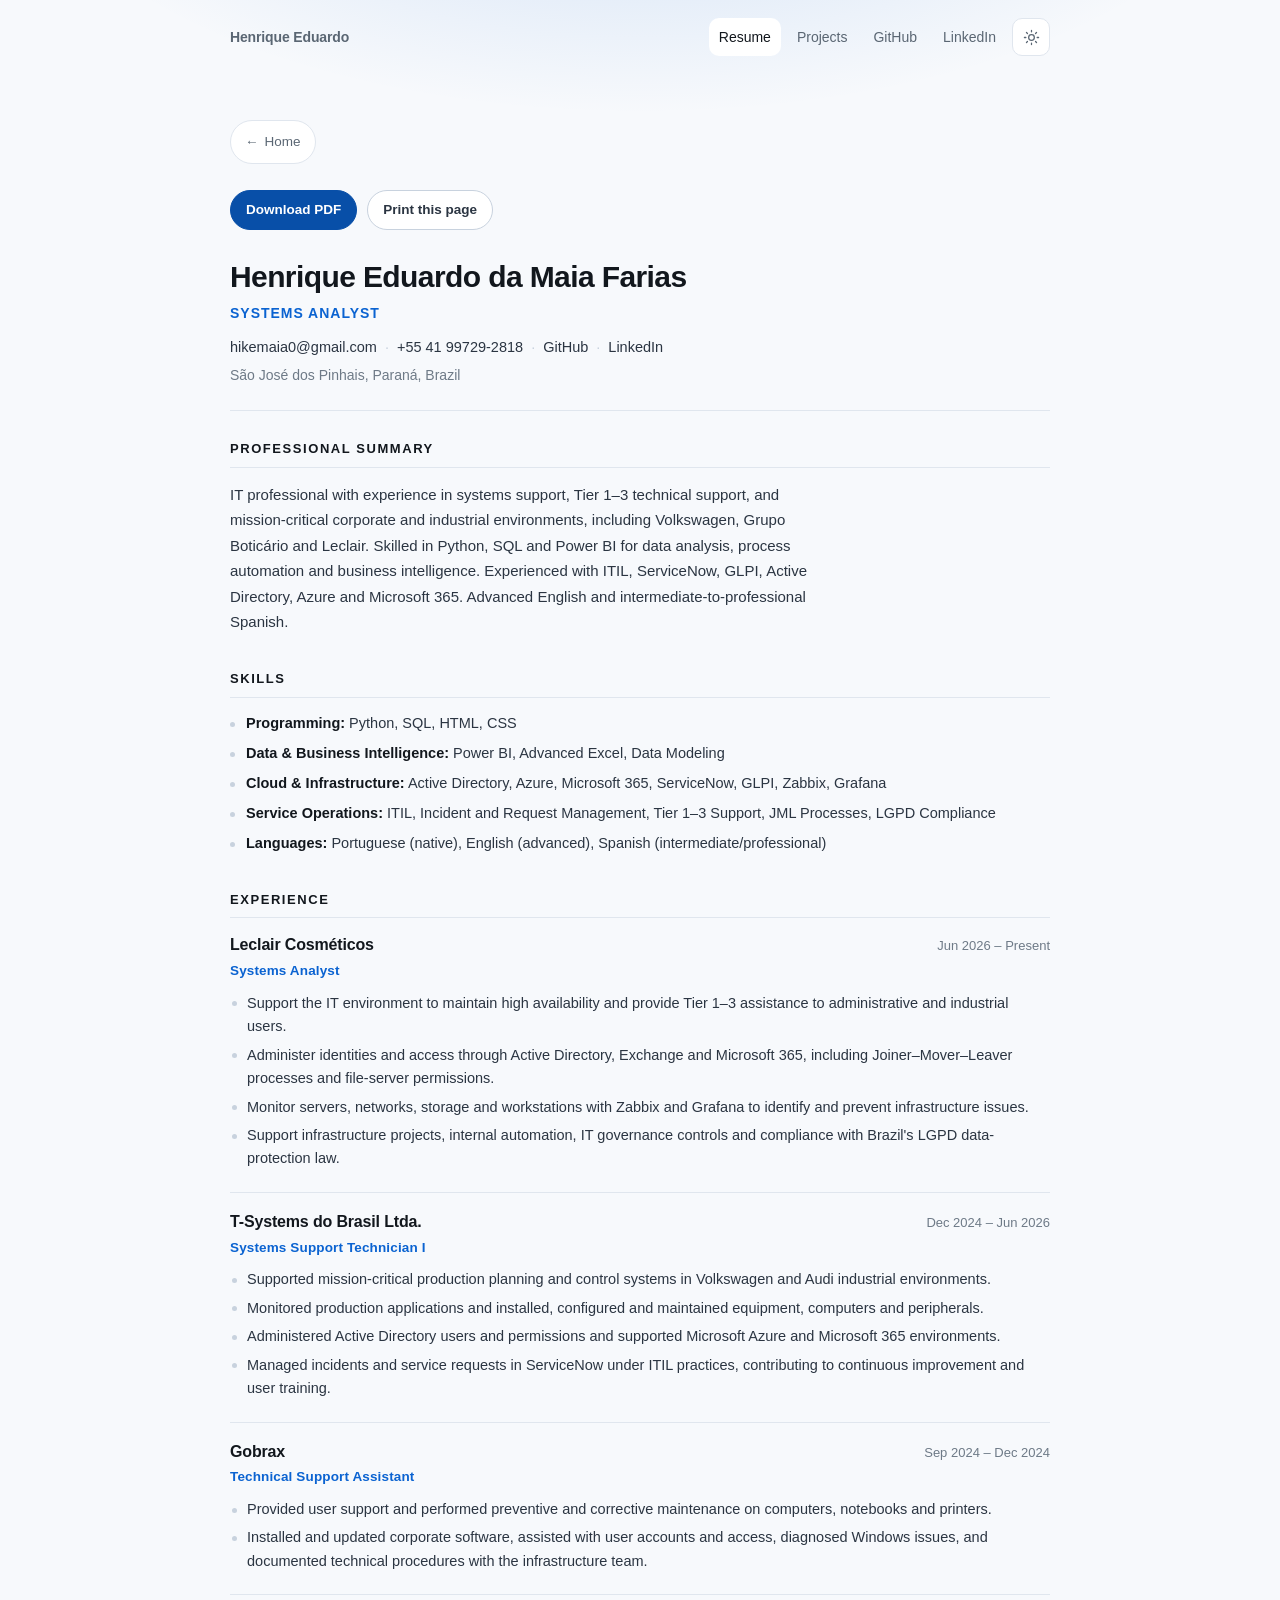
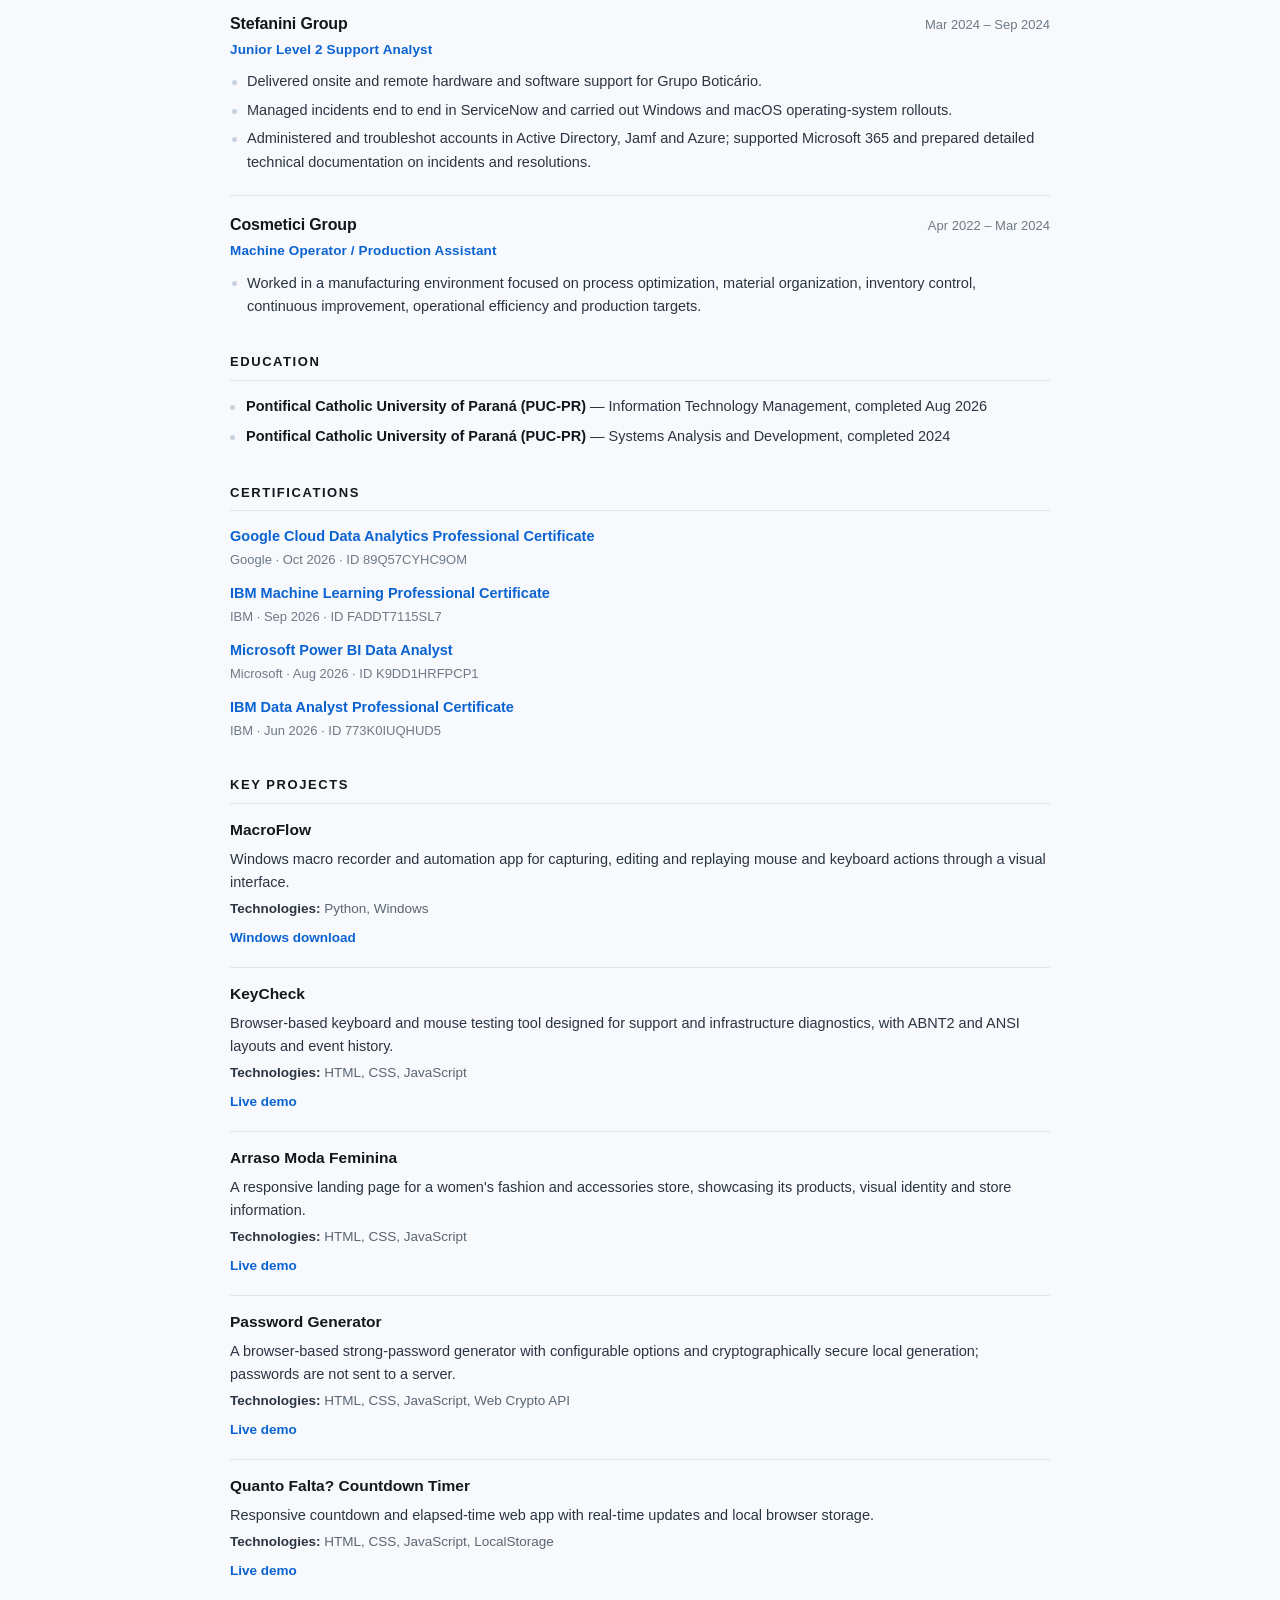
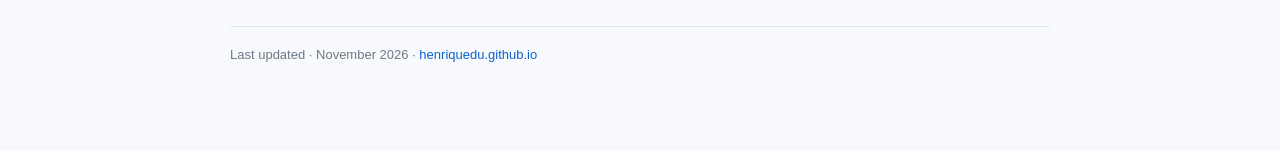
==== commit 72b00efd: "Adiciona robots.txt, sitemap.xml e pagina 404" ====
--- a/cv.html
+++ b/cv.html
@@ -16,14 +16,14 @@
 <meta property="og:title" content="Resume – Henrique Eduardo">
 <meta property="og:description" content="Systems Analyst — IT operations, infrastructure, automation and data.">
 <meta property="og:url" content="https://henriquedu.github.io/resume/cv.html">
-<meta property="og:image" content="https://henriquedu.github.io/resume/photo.jpg">
-<meta name="twitter:card" content="summary">
+<meta property="og:image" content="https://henriquedu.github.io/resume/og-banner.png">
+<meta name="twitter:card" content="summary_large_image">
 
 <meta name="theme-color" content="#0d1117" media="(prefers-color-scheme: dark)">
 <meta name="theme-color" content="#f7f9fc" media="(prefers-color-scheme: light)">
 
-<link rel="stylesheet" href="site.css?v=3">
-<link rel="stylesheet" href="cv.css?v=3">
+<link rel="stylesheet" href="site.css?v=4">
+<link rel="stylesheet" href="cv.css?v=4">
 <script src="theme.js"></script>
 </head>
 <body class="cv">
--- a/site.css
+++ b/site.css
@@ -1,6 +1,6 @@
 /* ===================================================================
    site.css — shared design system for henriquedu.github.io/resume
-   Tokens, layout, hero, cards, project cards, dashboard, print.
+   Tokens, layout, hero, cards, project cards, repos grid, print.
    No frameworks, no external fonts, no build step.
    =================================================================== */
 
@@ -15,7 +15,7 @@
   --text:          #e9eef4;
   --text-soft:     #c3cedb;
   --muted:         #94a3b4;
-  --faint:         #6b7887;
+  --faint:         #7d8996;
 
   --accent:        #5aa2ff;
   --accent-strong: #2f7ff0;
@@ -49,7 +49,7 @@
   --text:          #12171d;
   --text-soft:     #2b3542;
   --muted:         #5a6673;
-  --faint:         #7d8996;
+  --faint:         #6e7a87;
 
   --accent:        #0b63d1;
   --accent-strong: #084fa8;
@@ -76,7 +76,7 @@
     --text:          #12171d;
     --text-soft:     #2b3542;
     --muted:         #5a6673;
-    --faint:         #7d8996;
+    --faint:         #6e7a87;
 
     --accent:        #0b63d1;
     --accent-strong: #084fa8;
@@ -100,6 +100,7 @@
 
 body {
   margin: 0;
+  overflow-x: hidden; /* safety net: never scroll sideways on mobile */
   background: var(--bg);
   background-image:
     radial-gradient(900px 420px at 50% -180px, var(--accent-glow), transparent 70%);
@@ -114,7 +115,7 @@
   text-rendering: optimizeLegibility;
 }
 
-img { max-width: 100%; display: block; }
+img { max-width: 100%; height: auto; display: block; }
 
 a {
   color: var(--accent);
@@ -167,12 +168,13 @@
   color: var(--muted);
   font-weight: 600;
   letter-spacing: -.01em;
+  white-space: nowrap;
 }
 .topbar .brand:hover { color: var(--text); text-decoration: none; }
 .topbar nav { display: flex; align-items: center; gap: 6px; }
 .topbar nav a {
   color: var(--muted);
-  padding: 6px 10px;
+  padding: 8px 10px;
   border-radius: var(--radius-sm);
 }
 .topbar nav a:hover { color: var(--text); background: var(--card); text-decoration: none; }
@@ -182,8 +184,8 @@
   display: inline-flex;
   align-items: center;
   justify-content: center;
-  width: 34px;
-  height: 34px;
+  width: 38px;
+  height: 38px;
   padding: 0;
   border: 1px solid var(--line);
   border-radius: var(--radius-sm);
@@ -237,14 +239,18 @@
 .now {
   display: inline-flex;
   align-items: center;
-  gap: 8px;
-  margin: 0 0 14px;
+  flex-wrap: wrap;
+  justify-content: center;
+  gap: 2px 8px;
+  max-width: 100%;
+  margin: 0 auto 14px;
   padding: 5px 14px;
   border: 1px solid var(--line);
   border-radius: var(--radius-pill);
   background: var(--card);
   color: var(--muted);
   font-size: 13.5px;
+  text-align: center;
 }
 .now .dot {
   width: 7px;
@@ -363,6 +369,33 @@
 }
 .btn:hover .arrow,
 .btn:focus-visible .arrow { transform: translate(2px, -2px); color: var(--accent); }
+
+/* ---------- 6b. Home CTA ---------- */
+.cta-row {
+  display: flex;
+  flex-wrap: wrap;
+  justify-content: center;
+  gap: 12px;
+  margin: 30px 0 0;
+}
+.cta {
+  display: inline-flex;
+  align-items: center;
+  justify-content: center;
+  gap: 8px;
+  min-height: 46px;
+  padding: 12px 24px;
+  border-radius: var(--radius-pill);
+  background: var(--accent-strong);
+  border: 1px solid var(--accent-strong);
+  color: #fff;
+  font-size: 15px;
+  font-weight: 600;
+  transition: background .15s var(--ease), border-color .15s var(--ease), transform .15s var(--ease);
+}
+.cta:hover { background: var(--accent); border-color: var(--accent); color: #fff; text-decoration: none; transform: translateY(-1px); }
+.cta.ghost { background: var(--card); border-color: var(--line-strong); color: var(--text-soft); }
+.cta.ghost:hover { background: var(--card-hover); border-color: var(--accent); color: var(--text); }
 
 /* ---------- 7. Footer ---------- */
 footer {
@@ -374,7 +407,7 @@
   font-size: 13.5px;
   line-height: 1.7;
 }
-footer a { color: var(--muted); }
+footer a { color: var(--muted); display: inline-block; padding: 6px 2px; }
 footer a:hover { color: var(--accent); }
 
 /* ---------- 8. Inner pages ---------- */
@@ -383,7 +416,7 @@
   align-items: center;
   gap: 6px;
   margin-bottom: 26px;
-  padding: 6px 12px 6px 10px;
+  padding: 10px 14px;
   border: 1px solid var(--line);
   border-radius: var(--radius-pill);
   background: var(--card);
@@ -433,6 +466,14 @@
 .proj h3 a { color: var(--text); }
 .proj h3 a:hover { color: var(--accent); text-decoration: none; }
 
+.proj .shot {
+  width: 100%;
+  height: auto;
+  border-radius: var(--radius-sm);
+  border: 1px solid var(--line);
+  margin: 6px 0 12px;
+}
+
 .stack {
   display: flex;
   flex-wrap: wrap;
@@ -460,7 +501,8 @@
   display: inline-flex;
   align-items: center;
   gap: 6px;
-  padding: 7px 13px;
+  min-height: 40px;
+  padding: 8px 15px;
   border: 1px solid var(--line-strong);
   border-radius: var(--radius-pill);
   color: var(--text-soft);
@@ -521,6 +563,30 @@
   .buttons { grid-template-columns: repeat(2, 1fr); gap: 12px; }
 }
 
+/* Phone: brand + theme toggle share the first row, links wrap below.
+   With only four short links, a visible wrapping nav beats a
+   hamburger menu — nothing is hidden and no extra tap is needed. */
+@media (max-width: 640px) {
+  .topbar {
+    flex-wrap: wrap;
+    row-gap: 4px;
+    padding-top: 14px;
+  }
+  .topbar .brand { order: 1; }
+  .topbar .theme-toggle { order: 2; margin-left: auto; }
+  .topbar nav {
+    order: 3;
+    width: 100%;
+    flex-wrap: wrap;
+    justify-content: center;
+    row-gap: 2px;
+  }
+  .topbar nav a { padding: 12px 14px; }   /* >=44px tap target */
+  .theme-toggle { width: 44px; height: 44px; }
+  .cta-row { flex-direction: column; align-items: stretch; }
+  .cta { width: 100%; }
+}
+
 @media (max-width: 430px) {
   body { font-size: 15.5px; }
   .avatar { width: 104px; height: 104px; }
@@ -529,6 +595,8 @@
   .btn span.sub { font-size: 12.5px; }
   .btn .arrow { display: none; }
   .contact { font-size: 13.5px; }
+  .now { font-size: 12.5px; padding: 5px 12px; }
+  .proj { padding: 18px 16px; }
 }
 
 /* ---------- 12. Motion & print ---------- */
@@ -543,8 +611,8 @@
 
 @media print {
   body { background: #fff; color: #000; }
-  .topbar, .theme-toggle, .skip, footer .noprint, .back { display: none !important; }
+  .topbar, .theme-toggle, .skip, footer .noprint, .back, .cta-row { display: none !important; }
   main { max-width: none; padding: 0; }
   a { color: #000; text-decoration: none; }
-  .proj, .panel { box-shadow: none; border: 1px solid #ccc; break-inside: avoid; }
+  .proj, .panel, .repo { box-shadow: none; border: 1px solid #ccc; break-inside: avoid; }
 }
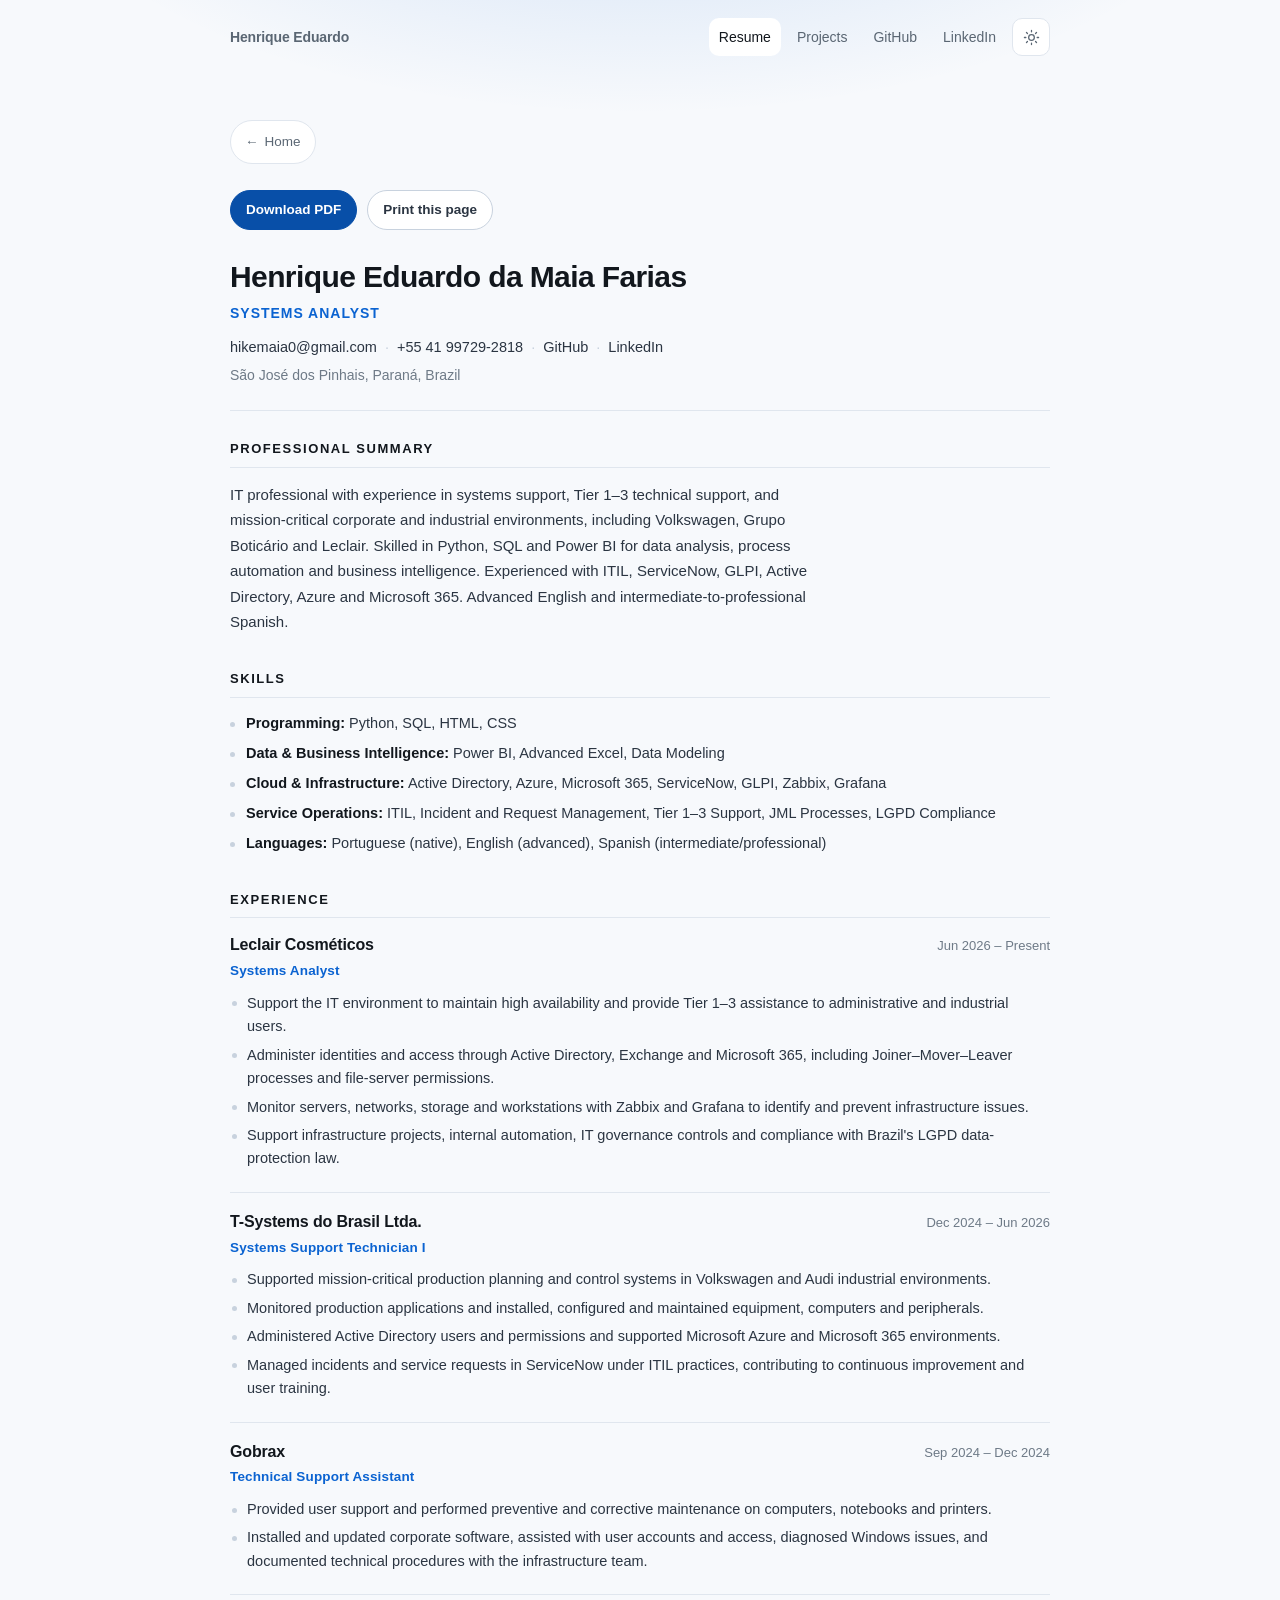
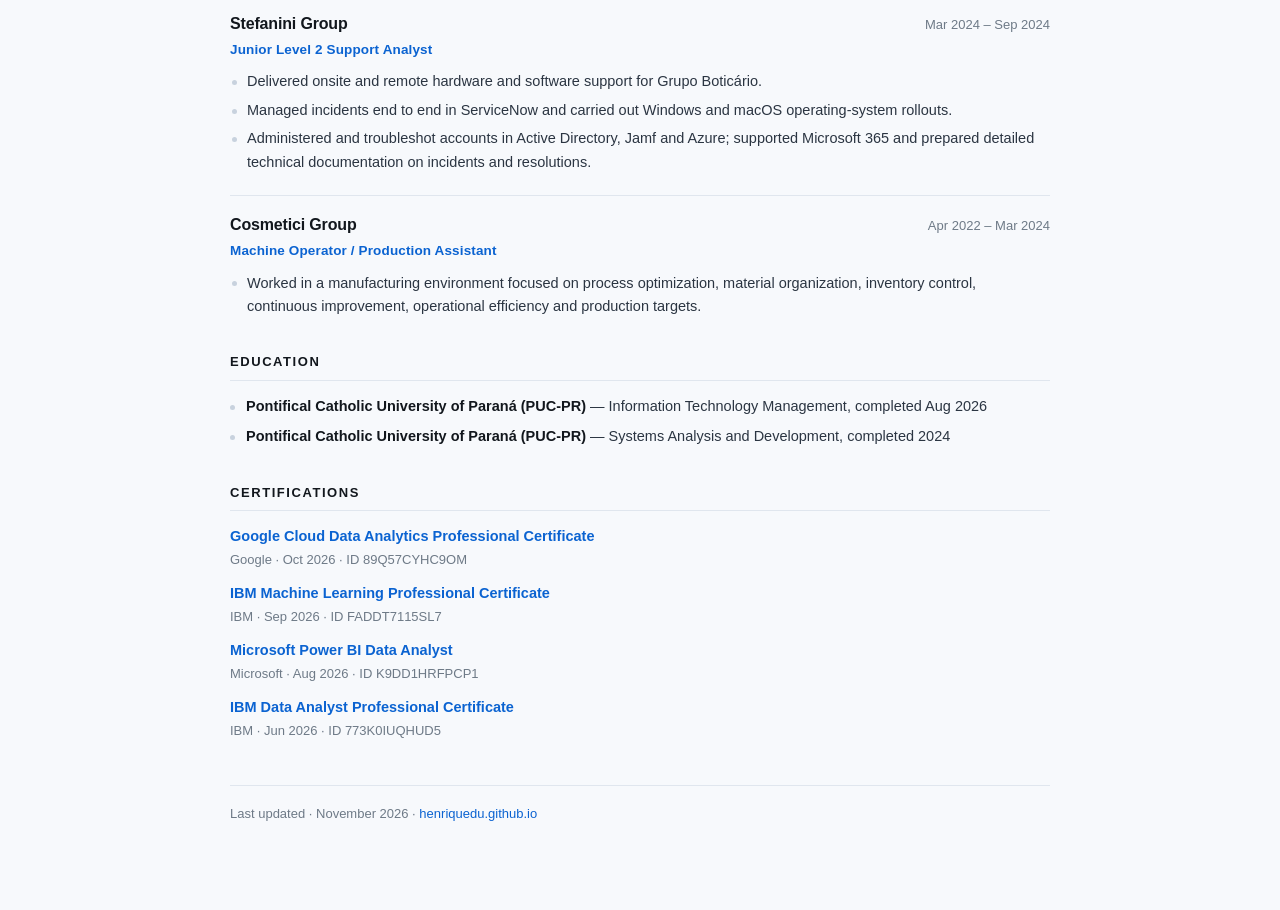
==== commit 40f360f5: "Adiciona todos os ficheiros e atualizacoes do projeto" ====
--- a/cv.html
+++ b/cv.html
@@ -175,45 +175,6 @@
     </ul>
   </section>
 
-  <section>
-    <h2>Key Projects</h2>
-
-    <div class="project">
-      <h3><a href="https://github.com/Henriquedu/MacroFlow" target="_blank" rel="noopener noreferrer">MacroFlow</a></h3>
-      <p>Windows macro recorder and automation app for capturing, editing and replaying mouse and keyboard actions through a visual interface.</p>
-      <p class="tech"><strong>Technologies:</strong> Python, Windows</p>
-      <p class="tech-links"><a href="https://github.com/Henriquedu/MacroFlow/releases/latest" target="_blank" rel="noopener noreferrer">Windows download</a></p>
-    </div>
-
-    <div class="project">
-      <h3><a href="https://github.com/Henriquedu/keyCheck" target="_blank" rel="noopener noreferrer">KeyCheck</a></h3>
-      <p>Browser-based keyboard and mouse testing tool designed for support and infrastructure diagnostics, with ABNT2 and ANSI layouts and event history.</p>
-      <p class="tech"><strong>Technologies:</strong> HTML, CSS, JavaScript</p>
-      <p class="tech-links"><a href="https://henriquedu.github.io/keyCheck/" target="_blank" rel="noopener noreferrer">Live demo</a></p>
-    </div>
-
-    <div class="project">
-      <h3><a href="https://github.com/Henriquedu/arraso-moda-feminina" target="_blank" rel="noopener noreferrer">Arraso Moda Feminina</a></h3>
-      <p>A responsive landing page for a women's fashion and accessories store, showcasing its products, visual identity and store information.</p>
-      <p class="tech"><strong>Technologies:</strong> HTML, CSS, JavaScript</p>
-      <p class="tech-links"><a href="https://henriquedu.github.io/arraso-moda-feminina/" target="_blank" rel="noopener noreferrer">Live demo</a></p>
-    </div>
-
-    <div class="project">
-      <h3><a href="https://github.com/Henriquedu/gerador-de-senhas" target="_blank" rel="noopener noreferrer">Password Generator</a></h3>
-      <p>A browser-based strong-password generator with configurable options and cryptographically secure local generation; passwords are not sent to a server.</p>
-      <p class="tech"><strong>Technologies:</strong> HTML, CSS, JavaScript, Web Crypto API</p>
-      <p class="tech-links"><a href="https://henriquedu.github.io/gerador-de-senhas/" target="_blank" rel="noopener noreferrer">Live demo</a></p>
-    </div>
-
-    <div class="project">
-      <h3><a href="https://github.com/Henriquedu/contador-tempo" target="_blank" rel="noopener noreferrer">Quanto Falta? Countdown Timer</a></h3>
-      <p>Responsive countdown and elapsed-time web app with real-time updates and local browser storage.</p>
-      <p class="tech"><strong>Technologies:</strong> HTML, CSS, JavaScript, LocalStorage</p>
-      <p class="tech-links"><a href="https://henriquedu.github.io/contador-tempo/" target="_blank" rel="noopener noreferrer">Live demo</a></p>
-    </div>
-  </section>
-
   <p class="cv-foot noprint">Last updated · November 2026 · <a href="./">henriquedu.github.io</a></p>
 </main>
 </body>
--- a/site.css
+++ b/site.css
@@ -315,8 +315,10 @@
   position: relative;
   display: flex;
   flex-direction: column;
-  gap: 2px;
-  padding: 18px 16px 16px;
+  align-items: center;
+  text-align: center;
+  gap: 10px;
+  padding: 26px 16px 22px;
   background: var(--card);
   border: 1px solid var(--line);
   border-radius: var(--radius);
@@ -338,18 +340,18 @@
   display: inline-flex;
   align-items: center;
   justify-content: center;
-  width: 34px;
-  height: 34px;
-  margin-bottom: 12px;
-  border-radius: var(--radius-sm);
+  width: 46px;
+  height: 46px;
+  margin-bottom: 2px;
+  border-radius: 12px;
   background: var(--accent-soft);
   color: var(--accent);
 }
-.btn .ico svg { width: 18px; height: 18px; }
+.btn .ico svg { width: 22px; height: 22px; }
 
 .btn strong {
   display: block;
-  font-size: 16.5px;
+  font-size: 17px;
   font-weight: 650;
   letter-spacing: -.01em;
 }
@@ -365,19 +367,13 @@
   right: 15px;
   color: var(--faint);
   font-size: 15px;
-  transition: transform .18s var(--ease), color .18s var(--ease);
+  opacity: 0;
+  transition: transform .18s var(--ease), color .18s var(--ease), opacity .18s var(--ease);
 }
 .btn:hover .arrow,
-.btn:focus-visible .arrow { transform: translate(2px, -2px); color: var(--accent); }
-
-/* ---------- 6b. Home CTA ---------- */
-.cta-row {
-  display: flex;
-  flex-wrap: wrap;
-  justify-content: center;
-  gap: 12px;
-  margin: 30px 0 0;
-}
+.btn:focus-visible .arrow { transform: none; color: var(--accent); opacity: 1; }
+
+/* ---------- 6b. CTA button (usado na 404) ---------- */
 .cta {
   display: inline-flex;
   align-items: center;
@@ -583,8 +579,6 @@
   }
   .topbar nav a { padding: 12px 14px; }   /* >=44px tap target */
   .theme-toggle { width: 44px; height: 44px; }
-  .cta-row { flex-direction: column; align-items: stretch; }
-  .cta { width: 100%; }
 }
 
 @media (max-width: 430px) {
@@ -611,7 +605,7 @@
 
 @media print {
   body { background: #fff; color: #000; }
-  .topbar, .theme-toggle, .skip, footer .noprint, .back, .cta-row { display: none !important; }
+  .topbar, .theme-toggle, .skip, footer .noprint, .back { display: none !important; }
   main { max-width: none; padding: 0; }
   a { color: #000; text-decoration: none; }
   .proj, .panel, .repo { box-shadow: none; border: 1px solid #ccc; break-inside: avoid; }
--- a/cv.css
+++ b/cv.css
@@ -198,36 +198,6 @@
   font-variant-numeric: tabular-nums;
 }
 
-/* ---------- projects on cv ---------- */
-.cv .project {
-  padding: 14px 0;
-  border-bottom: 1px solid var(--line);
-}
-.cv .project:first-of-type { padding-top: 0; }
-.cv .project:last-of-type { border-bottom: 0; padding-bottom: 0; }
-
-.cv .project h3 {
-  margin: 0 0 5px;
-  font-size: 15.5px;
-  font-weight: 650;
-}
-.cv .project h3 a { color: var(--text); }
-.cv .project h3 a:hover { color: var(--accent); text-decoration: none; }
-
-.cv .project p {
-  margin: 4px 0;
-  color: var(--text-soft);
-  font-size: 14.5px;
-  line-height: 1.6;
-}
-.cv .project .tech { color: var(--muted); font-size: 13.5px; }
-.cv .project .tech strong { color: var(--text-soft); }
-.cv .project .tech-links { margin-top: 6px; }
-.cv .project .tech-links a {
-  font-size: 13.5px;
-  font-weight: 600;
-}
-
 .cv-foot {
   margin-top: 44px;
   padding-top: 18px;
@@ -245,8 +215,7 @@
   .cv-contact { font-size: 13.5px; }
   .cv section > p,
   .cv .job ul li,
-  .cv ul.skills > li,
-  .cv .project p { font-size: 14px; }
+  .cv ul.skills > li { font-size: 14px; }
 }
 
 /* ---------- print: clean A4, ATS-friendly ---------- */
@@ -296,14 +265,11 @@
   .cv .date { font-size: 9pt; color: #333; }
 
   .cv .job ul li,
-  .cv ul.skills > li,
-  .cv .project p,
-  .cv .project .tech { font-size: 9.5pt; line-height: 1.4; color: #000; }
+  .cv ul.skills > li { font-size: 9.5pt; line-height: 1.4; color: #000; }
 
   .cv .job ul li { margin-bottom: 2pt; }
   .cv ul.skills > li { margin-bottom: 2pt; }
-  .cv ul.skills > li strong,
-  .cv .project .tech strong { color: #000; }
+  .cv ul.skills > li strong { color: #000; }
 
   .cv .job ul li::before,
   .cv ul.skills > li::before {
@@ -315,12 +281,9 @@
   .cv .certs > li { margin-bottom: 4pt !important; }
   .cv .certs .meta { font-size: 8.5pt; color: #333; }
 
-  .cv .project { padding: 6pt 0; break-inside: avoid; }
-  .cv .project h3 { font-size: 9.8pt; }
-
   .cv a { color: #000 !important; text-decoration: none; }
 
   /* keep two-column-friendly break behaviour */
-  .cv section, .cv .job, .cv .project { break-inside: avoid-page; }
+  .cv section, .cv .job { break-inside: avoid-page; }
   .cv h2 { break-after: avoid; }
 }
